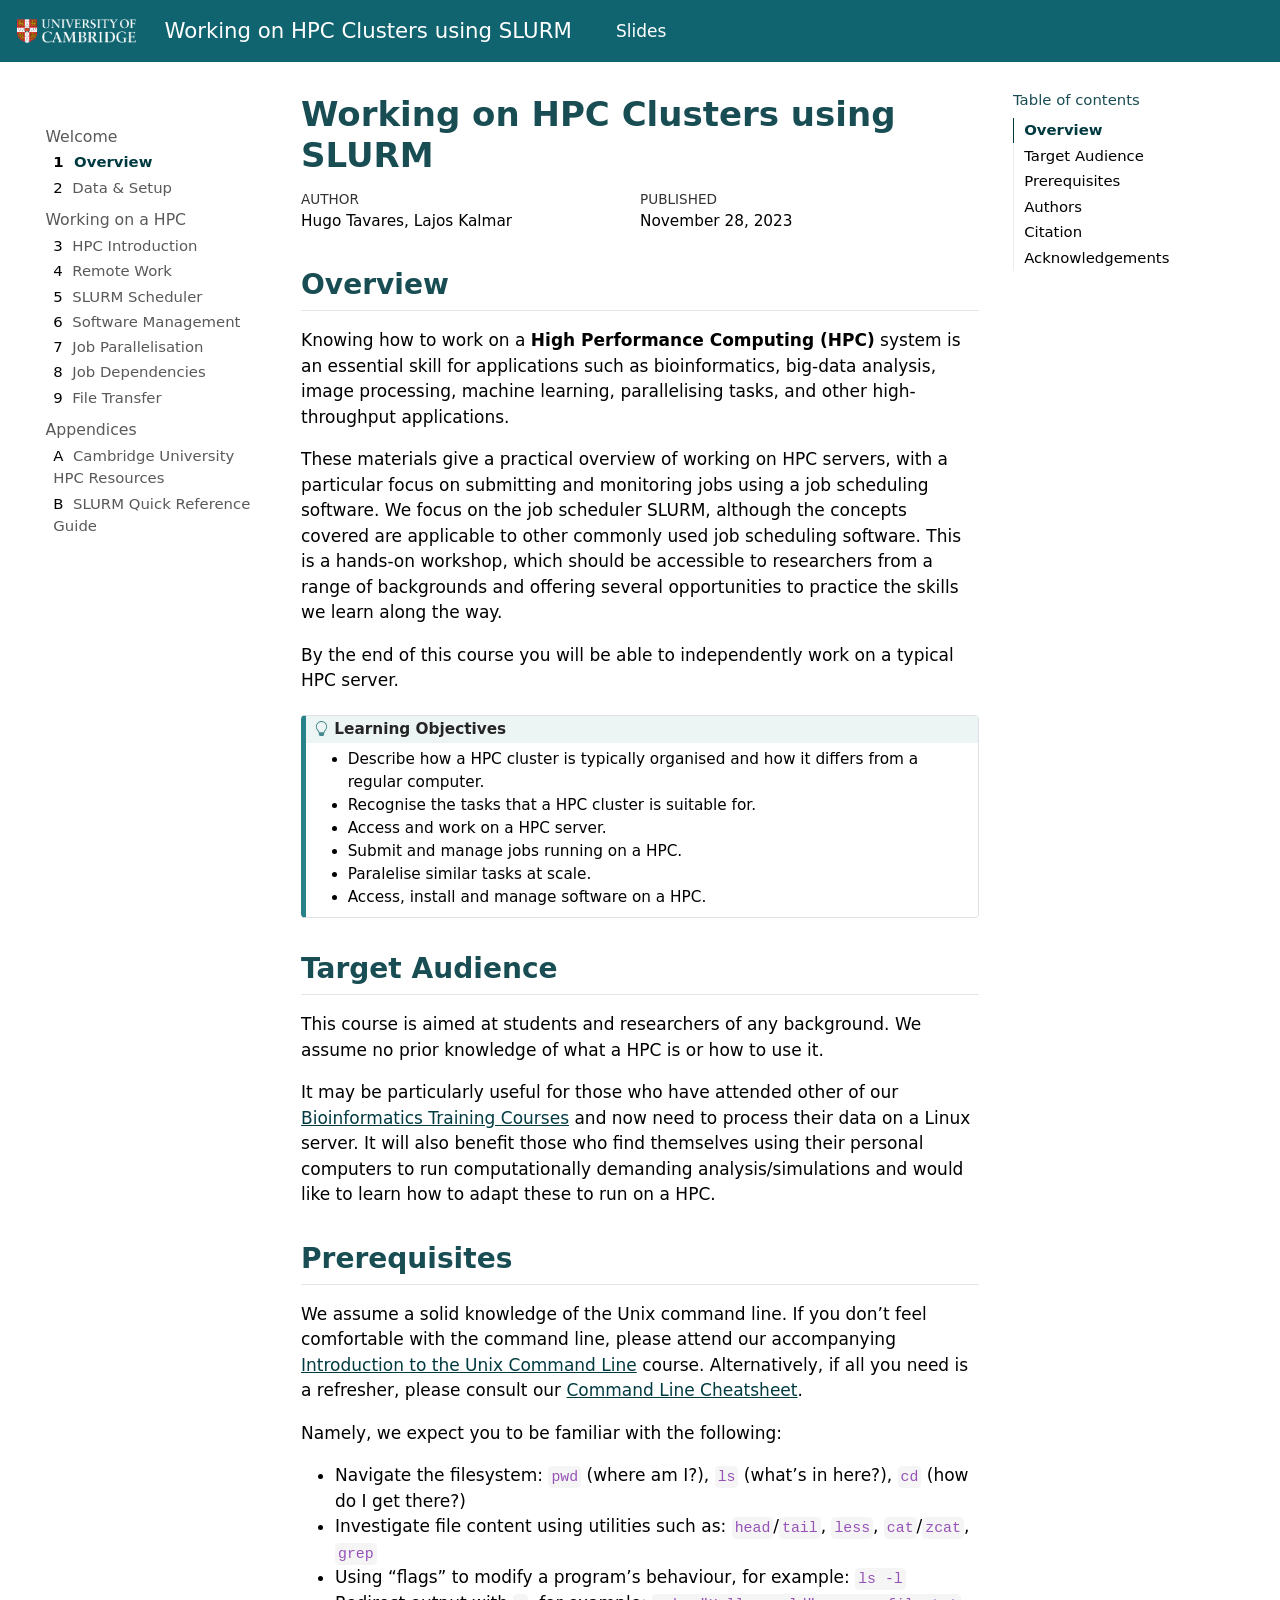
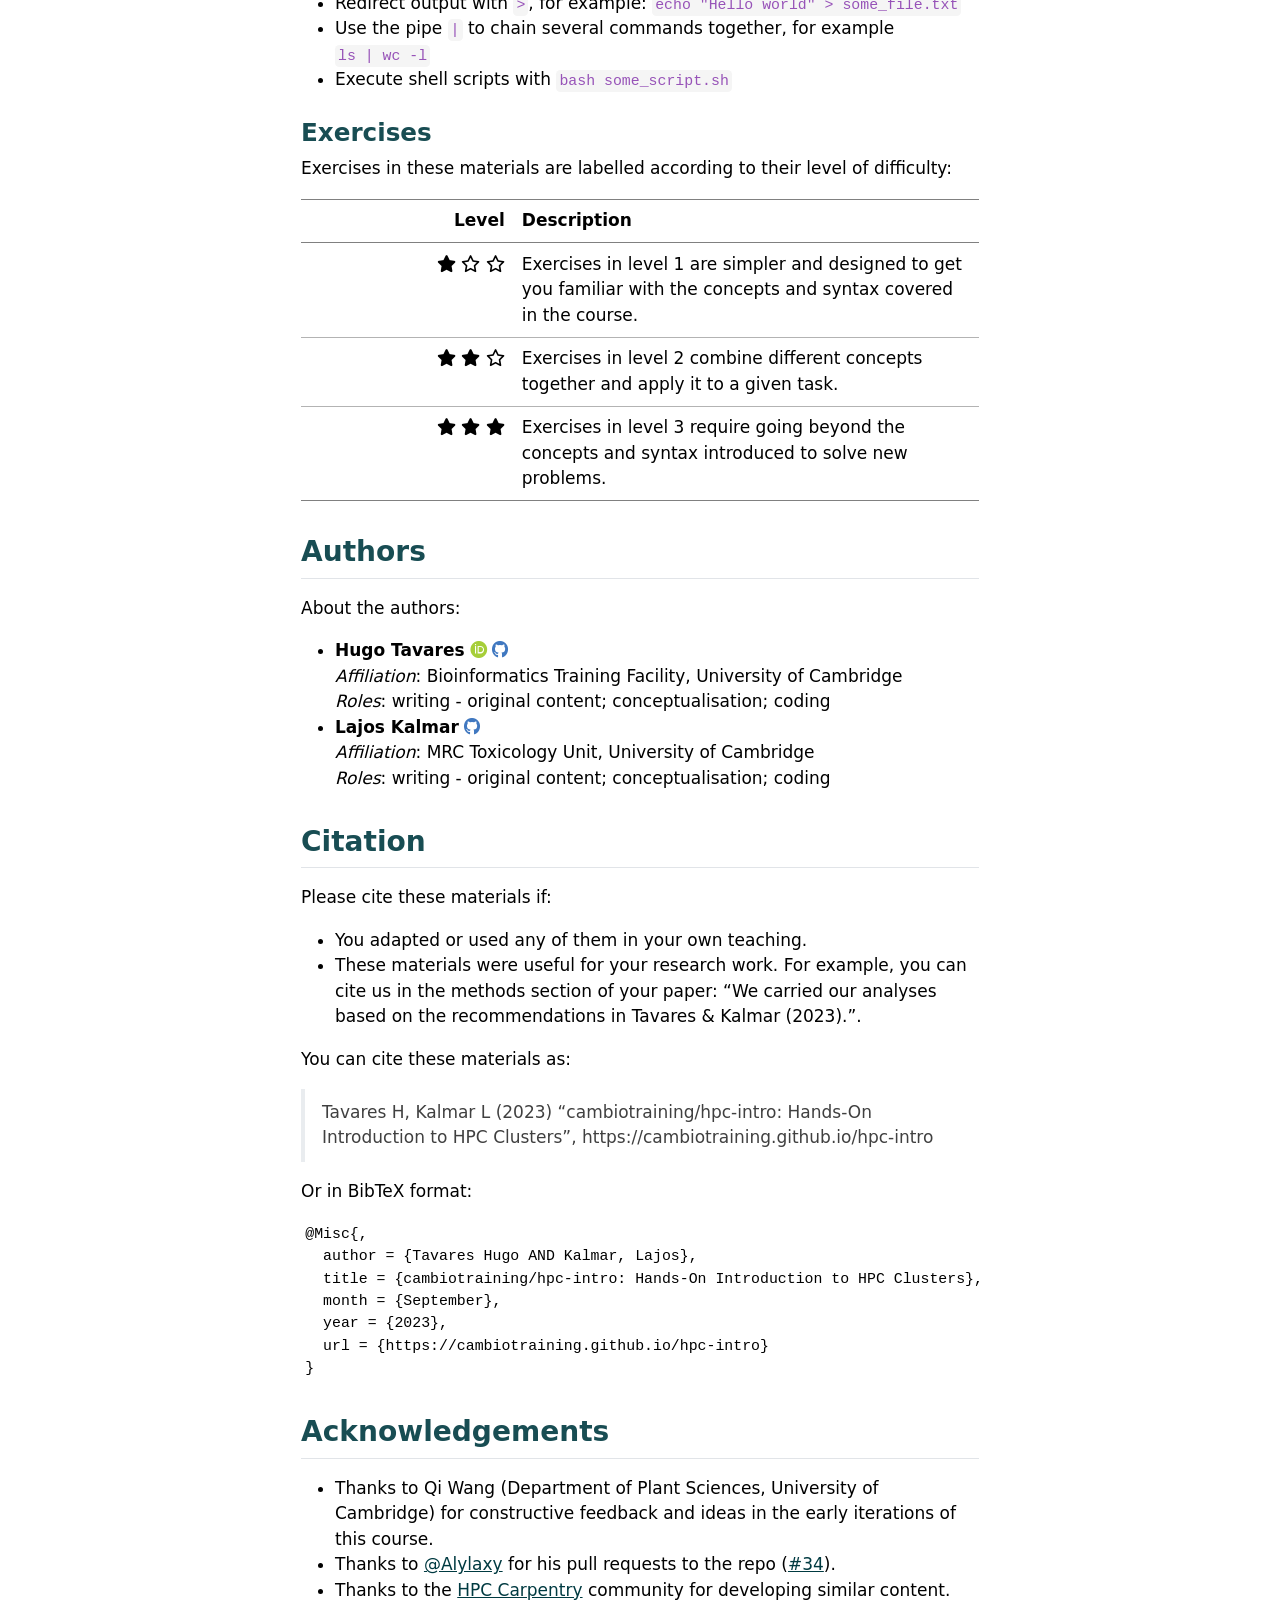
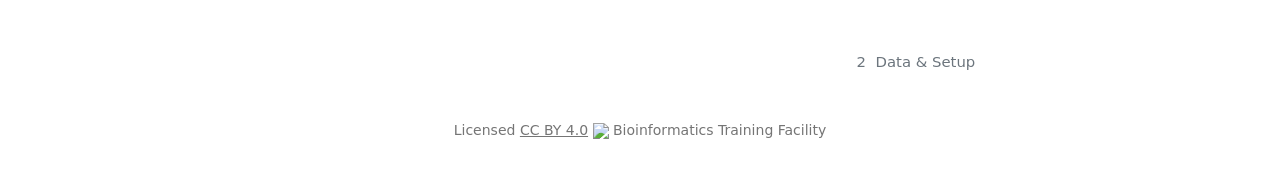
==== index.html @ b8b12a95 "Deploying to gh-pages from @ AlexanderMoerseburg/hpc-intro@da9c39ffd6192d55094e76d7c8096ee72e12a8cc " ====
<!DOCTYPE html>
<html xmlns="http://www.w3.org/1999/xhtml" lang="en" xml:lang="en"><head>

<meta charset="utf-8">
<meta name="generator" content="quarto-1.3.450">

<meta name="viewport" content="width=device-width, initial-scale=1.0, user-scalable=yes">

<meta name="author" content="Hugo Tavares, Lajos Kalmar">
<meta name="dcterms.date" content="2023-11-28">

<title>Working on HPC Clusters using SLURM</title>
<style>
code{white-space: pre-wrap;}
span.smallcaps{font-variant: small-caps;}
div.columns{display: flex; gap: min(4vw, 1.5em);}
div.column{flex: auto; overflow-x: auto;}
div.hanging-indent{margin-left: 1.5em; text-indent: -1.5em;}
ul.task-list{list-style: none;}
ul.task-list li input[type="checkbox"] {
  width: 0.8em;
  margin: 0 0.8em 0.2em -1em; /* quarto-specific, see https://github.com/quarto-dev/quarto-cli/issues/4556 */ 
  vertical-align: middle;
}
</style>


<script src="site_libs/quarto-nav/quarto-nav.js"></script>
<script src="site_libs/clipboard/clipboard.min.js"></script>
<script src="site_libs/quarto-search/autocomplete.umd.js"></script>
<script src="site_libs/quarto-search/fuse.min.js"></script>
<script src="site_libs/quarto-search/quarto-search.js"></script>
<meta name="quarto:offset" content="./">
<link href="./setup.html" rel="next">
<link href="site_libs/quarto-contrib/quarto-project/cambiotraining/courseformat/img/university-of-cambridge-favicon.ico" rel="icon">
<script src="site_libs/quarto-html/quarto.js"></script>
<script src="site_libs/quarto-html/popper.min.js"></script>
<script src="site_libs/quarto-html/tippy.umd.min.js"></script>
<script src="site_libs/quarto-html/anchor.min.js"></script>
<link href="site_libs/quarto-html/tippy.css" rel="stylesheet">
<link href="site_libs/quarto-html/quarto-syntax-highlighting.css" rel="stylesheet" id="quarto-text-highlighting-styles">
<script src="site_libs/bootstrap/bootstrap.min.js"></script>
<link href="site_libs/bootstrap/bootstrap-icons.css" rel="stylesheet">
<link href="site_libs/bootstrap/bootstrap.min.css" rel="stylesheet" id="quarto-bootstrap" data-mode="light">
<link href="site_libs/quarto-contrib/fontawesome6-0.1.0/all.css" rel="stylesheet">
<link href="site_libs/quarto-contrib/fontawesome6-0.1.0/latex-fontsize.css" rel="stylesheet">
<script id="quarto-search-options" type="application/json">{
  "location": "sidebar",
  "copy-button": false,
  "collapse-after": 3,
  "panel-placement": "start",
  "type": "textbox",
  "limit": 20,
  "language": {
    "search-no-results-text": "No results",
    "search-matching-documents-text": "matching documents",
    "search-copy-link-title": "Copy link to search",
    "search-hide-matches-text": "Hide additional matches",
    "search-more-match-text": "more match in this document",
    "search-more-matches-text": "more matches in this document",
    "search-clear-button-title": "Clear",
    "search-detached-cancel-button-title": "Cancel",
    "search-submit-button-title": "Submit",
    "search-label": "Search"
  }
}</script>


</head>

<body class="nav-sidebar floating nav-fixed">

<div id="quarto-search-results"></div>
  <header id="quarto-header" class="headroom fixed-top">
    <nav class="navbar navbar-expand-lg navbar-dark ">
      <div class="navbar-container container-fluid">
      <div class="navbar-brand-container">
    <a href="./index.html" class="navbar-brand navbar-brand-logo">
    <img src="site_libs/quarto-contrib/quarto-project/cambiotraining/courseformat/img/university_crest_reversed.png" alt="" class="navbar-logo">
    </a>
    <a class="navbar-brand" href="./index.html">
    <span class="navbar-title">Working on HPC Clusters using SLURM</span>
    </a>
  </div>
          <button class="navbar-toggler" type="button" data-bs-toggle="collapse" data-bs-target="#navbarCollapse" aria-controls="navbarCollapse" aria-expanded="false" aria-label="Toggle navigation" onclick="if (window.quartoToggleHeadroom) { window.quartoToggleHeadroom(); }">
  <span class="navbar-toggler-icon"></span>
</button>
          <div class="collapse navbar-collapse" id="navbarCollapse">
            <ul class="navbar-nav navbar-nav-scroll me-auto">
  <li class="nav-item">
    <a class="nav-link" href="https://docs.google.com/presentation/d/1KmnSznETddQdRYa6UAXtT-eMOsW7tEwbsOh0fK62c84/edit?usp=sharing" rel="" target="">
 <span class="menu-text">Slides</span></a>
  </li>  
</ul>
            <ul class="navbar-nav navbar-nav-scroll ms-auto">
  <li class="nav-item compact">
    <a class="nav-link" href="https://github.com/cambiotraining/" rel="" target=""><i class="bi bi-github" role="img" aria-label="Bioinformatics Training Facility GitHub">
</i> 
 <span class="menu-text"></span></a>
  </li>  
  <li class="nav-item compact">
    <a class="nav-link" href="https://twitter.com/bioinfocambs" rel="" target=""><i class="bi bi-twitter" role="img" aria-label="Bioinformatics Training Facility Twitter">
</i> 
 <span class="menu-text"></span></a>
  </li>  
</ul>
            <div class="quarto-navbar-tools">
</div>
          </div> <!-- /navcollapse -->
      </div> <!-- /container-fluid -->
    </nav>
  <nav class="quarto-secondary-nav">
    <div class="container-fluid d-flex">
      <button type="button" class="quarto-btn-toggle btn" data-bs-toggle="collapse" data-bs-target="#quarto-sidebar,#quarto-sidebar-glass" aria-controls="quarto-sidebar" aria-expanded="false" aria-label="Toggle sidebar navigation" onclick="if (window.quartoToggleHeadroom) { window.quartoToggleHeadroom(); }">
        <i class="bi bi-layout-text-sidebar-reverse"></i>
      </button>
      <nav class="quarto-page-breadcrumbs" aria-label="breadcrumb"><ol class="breadcrumb"><li class="breadcrumb-item"><a href="./index.html">Welcome</a></li><li class="breadcrumb-item"><a href="./index.html"><span class="chapter-number">1</span>&nbsp; <span class="chapter-title">Overview</span></a></li></ol></nav>
      <a class="flex-grow-1" role="button" data-bs-toggle="collapse" data-bs-target="#quarto-sidebar,#quarto-sidebar-glass" aria-controls="quarto-sidebar" aria-expanded="false" aria-label="Toggle sidebar navigation" onclick="if (window.quartoToggleHeadroom) { window.quartoToggleHeadroom(); }">      
      </a>
      <button type="button" class="btn quarto-search-button" aria-label="" onclick="window.quartoOpenSearch();">
        <i class="bi bi-search"></i>
      </button>
    </div>
  </nav>
</header>
<!-- content -->
<div id="quarto-content" class="quarto-container page-columns page-rows-contents page-layout-article page-navbar">
<!-- sidebar -->
  <nav id="quarto-sidebar" class="sidebar collapse collapse-horizontal sidebar-navigation floating overflow-auto">
        <div class="mt-2 flex-shrink-0 align-items-center">
        <div class="sidebar-search">
        <div id="quarto-search" class="" title="Search"></div>
        </div>
        </div>
    <div class="sidebar-menu-container"> 
    <ul class="list-unstyled mt-1">
        <li class="sidebar-item sidebar-item-section">
      <div class="sidebar-item-container"> 
            <a class="sidebar-item-text sidebar-link text-start" data-bs-toggle="collapse" data-bs-target="#quarto-sidebar-section-1" aria-expanded="true">
 <span class="menu-text">Welcome</span></a>
          <a class="sidebar-item-toggle text-start" data-bs-toggle="collapse" data-bs-target="#quarto-sidebar-section-1" aria-expanded="true" aria-label="Toggle section">
            <i class="bi bi-chevron-right ms-2"></i>
          </a> 
      </div>
      <ul id="quarto-sidebar-section-1" class="collapse list-unstyled sidebar-section depth1 show">  
          <li class="sidebar-item">
  <div class="sidebar-item-container"> 
  <a href="./index.html" class="sidebar-item-text sidebar-link active">
 <span class="menu-text"><span class="chapter-number">1</span>&nbsp; <span class="chapter-title">Overview</span></span></a>
  </div>
</li>
          <li class="sidebar-item">
  <div class="sidebar-item-container"> 
  <a href="./setup.html" class="sidebar-item-text sidebar-link">
 <span class="menu-text"><span class="chapter-number">2</span>&nbsp; <span class="chapter-title">Data &amp; Setup</span></span></a>
  </div>
</li>
      </ul>
  </li>
        <li class="sidebar-item sidebar-item-section">
      <div class="sidebar-item-container"> 
            <a class="sidebar-item-text sidebar-link text-start" data-bs-toggle="collapse" data-bs-target="#quarto-sidebar-section-2" aria-expanded="true">
 <span class="menu-text">Working on a HPC</span></a>
          <a class="sidebar-item-toggle text-start" data-bs-toggle="collapse" data-bs-target="#quarto-sidebar-section-2" aria-expanded="true" aria-label="Toggle section">
            <i class="bi bi-chevron-right ms-2"></i>
          </a> 
      </div>
      <ul id="quarto-sidebar-section-2" class="collapse list-unstyled sidebar-section depth1 show">  
          <li class="sidebar-item">
  <div class="sidebar-item-container"> 
  <a href="./materials/01-intro.html" class="sidebar-item-text sidebar-link">
 <span class="menu-text"><span class="chapter-number">3</span>&nbsp; <span class="chapter-title">HPC Introduction</span></span></a>
  </div>
</li>
          <li class="sidebar-item">
  <div class="sidebar-item-container"> 
  <a href="./materials/02-ssh.html" class="sidebar-item-text sidebar-link">
 <span class="menu-text"><span class="chapter-number">4</span>&nbsp; <span class="chapter-title">Remote Work</span></span></a>
  </div>
</li>
          <li class="sidebar-item">
  <div class="sidebar-item-container"> 
  <a href="./materials/03-slurm.html" class="sidebar-item-text sidebar-link">
 <span class="menu-text"><span class="chapter-number">5</span>&nbsp; <span class="chapter-title">SLURM Scheduler</span></span></a>
  </div>
</li>
          <li class="sidebar-item">
  <div class="sidebar-item-container"> 
  <a href="./materials/04-software.html" class="sidebar-item-text sidebar-link">
 <span class="menu-text"><span class="chapter-number">6</span>&nbsp; <span class="chapter-title">Software Management</span></span></a>
  </div>
</li>
          <li class="sidebar-item">
  <div class="sidebar-item-container"> 
  <a href="./materials/05-arrays.html" class="sidebar-item-text sidebar-link">
 <span class="menu-text"><span class="chapter-number">7</span>&nbsp; <span class="chapter-title">Job Parallelisation</span></span></a>
  </div>
</li>
          <li class="sidebar-item">
  <div class="sidebar-item-container"> 
  <a href="./materials/06-dependencies.html" class="sidebar-item-text sidebar-link">
 <span class="menu-text"><span class="chapter-number">8</span>&nbsp; <span class="chapter-title">Job Dependencies</span></span></a>
  </div>
</li>
          <li class="sidebar-item">
  <div class="sidebar-item-container"> 
  <a href="./materials/07-files.html" class="sidebar-item-text sidebar-link">
 <span class="menu-text"><span class="chapter-number">9</span>&nbsp; <span class="chapter-title">File Transfer</span></span></a>
  </div>
</li>
      </ul>
  </li>
        <li class="sidebar-item sidebar-item-section">
      <div class="sidebar-item-container"> 
            <a class="sidebar-item-text sidebar-link text-start" data-bs-toggle="collapse" data-bs-target="#quarto-sidebar-section-3" aria-expanded="true">
 <span class="menu-text">Appendices</span></a>
          <a class="sidebar-item-toggle text-start" data-bs-toggle="collapse" data-bs-target="#quarto-sidebar-section-3" aria-expanded="true" aria-label="Toggle section">
            <i class="bi bi-chevron-right ms-2"></i>
          </a> 
      </div>
      <ul id="quarto-sidebar-section-3" class="collapse list-unstyled sidebar-section depth1 show">  
          <li class="sidebar-item">
  <div class="sidebar-item-container"> 
  <a href="./materials/appendices/csd3.html" class="sidebar-item-text sidebar-link">
 <span class="menu-text"><span class="chapter-number">A</span>&nbsp; <span class="chapter-title">Cambridge University HPC Resources</span></span></a>
  </div>
</li>
          <li class="sidebar-item">
  <div class="sidebar-item-container"> 
  <a href="./materials/appendices/slurm_cheatsheet.html" class="sidebar-item-text sidebar-link">
 <span class="menu-text"><span class="chapter-number">B</span>&nbsp; <span class="chapter-title">SLURM Quick Reference Guide</span></span></a>
  </div>
</li>
      </ul>
  </li>
    </ul>
    </div>
</nav>
<div id="quarto-sidebar-glass" data-bs-toggle="collapse" data-bs-target="#quarto-sidebar,#quarto-sidebar-glass"></div>
<!-- margin-sidebar -->
    <div id="quarto-margin-sidebar" class="sidebar margin-sidebar">
        <nav id="TOC" role="doc-toc" class="toc-active">
    <h2 id="toc-title">Table of contents</h2>
   
  <ul>
  <li><a href="#overview" id="toc-overview" class="nav-link active" data-scroll-target="#overview">Overview</a></li>
  <li><a href="#target-audience" id="toc-target-audience" class="nav-link" data-scroll-target="#target-audience">Target Audience</a></li>
  <li><a href="#prerequisites" id="toc-prerequisites" class="nav-link" data-scroll-target="#prerequisites">Prerequisites</a>
  <ul class="collapse">
  <li><a href="#exercises" id="toc-exercises" class="nav-link" data-scroll-target="#exercises">Exercises</a></li>
  </ul></li>
  <li><a href="#authors" id="toc-authors" class="nav-link" data-scroll-target="#authors">Authors</a></li>
  <li><a href="#citation" id="toc-citation" class="nav-link" data-scroll-target="#citation">Citation</a></li>
  <li><a href="#acknowledgements" id="toc-acknowledgements" class="nav-link" data-scroll-target="#acknowledgements">Acknowledgements</a></li>
  </ul>
</nav>
    </div>
<!-- main -->
<main class="content" id="quarto-document-content">

<header id="title-block-header" class="quarto-title-block default">
<div class="quarto-title">
<h1 class="title">Working on HPC Clusters using SLURM</h1>
</div>



<div class="quarto-title-meta">

    <div>
    <div class="quarto-title-meta-heading">Author</div>
    <div class="quarto-title-meta-contents">
             <p>Hugo Tavares, Lajos Kalmar </p>
          </div>
  </div>
    
    <div>
    <div class="quarto-title-meta-heading">Published</div>
    <div class="quarto-title-meta-contents">
      <p class="date">November 28, 2023</p>
    </div>
  </div>
  
    
  </div>
  

</header>

<section id="overview" class="level2">
<h2 class="anchored" data-anchor-id="overview">Overview</h2>
<p>Knowing how to work on a <strong>High Performance Computing (HPC)</strong> system is an essential skill for applications such as bioinformatics, big-data analysis, image processing, machine learning, parallelising tasks, and other high-throughput applications.</p>
<p>These materials give a practical overview of working on HPC servers, with a particular focus on submitting and monitoring jobs using a job scheduling software. We focus on the job scheduler SLURM, although the concepts covered are applicable to other commonly used job scheduling software. This is a hands-on workshop, which should be accessible to researchers from a range of backgrounds and offering several opportunities to practice the skills we learn along the way.</p>
<p>By the end of this course you will be able to independently work on a typical HPC server.</p>
<div class="callout callout-style-default callout-tip callout-titled">
<div class="callout-header d-flex align-content-center">
<div class="callout-icon-container">
<i class="callout-icon"></i>
</div>
<div class="callout-title-container flex-fill">
Learning Objectives
</div>
</div>
<div class="callout-body-container callout-body">
<ul>
<li>Describe how a HPC cluster is typically organised and how it differs from a regular computer.</li>
<li>Recognise the tasks that a HPC cluster is suitable for.</li>
<li>Access and work on a HPC server.</li>
<li>Submit and manage jobs running on a HPC.</li>
<li>Paralelise similar tasks at scale.</li>
<li>Access, install and manage software on a HPC.</li>
</ul>
</div>
</div>
</section>
<section id="target-audience" class="level2">
<h2 class="anchored" data-anchor-id="target-audience">Target Audience</h2>
<p>This course is aimed at students and researchers of any background. We assume no prior knowledge of what a HPC is or how to use it.</p>
<p>It may be particularly useful for those who have attended other of our <a href="https://www.training.cam.ac.uk/bioinformatics/search">Bioinformatics Training Courses</a> and now need to process their data on a Linux server. It will also benefit those who find themselves using their personal computers to run computationally demanding analysis/simulations and would like to learn how to adapt these to run on a HPC.</p>
</section>
<section id="prerequisites" class="level2">
<h2 class="anchored" data-anchor-id="prerequisites">Prerequisites</h2>
<p>We assume a solid knowledge of the Unix command line. If you don’t feel comfortable with the command line, please attend our accompanying <a href="https://training.csx.cam.ac.uk/bioinformatics/course/bioinfo-unix2">Introduction to the Unix Command Line</a> course. Alternatively, if all you need is a refresher, please consult our <a href="99-unix_cheatsheet.html">Command Line Cheatsheet</a>.</p>
<p>Namely, we expect you to be familiar with the following:</p>
<ul>
<li>Navigate the filesystem: <code>pwd</code> (where am I?), <code>ls</code> (what’s in here?), <code>cd</code> (how do I get there?)</li>
<li>Investigate file content using utilities such as: <code>head</code>/<code>tail</code>, <code>less</code>, <code>cat</code>/<code>zcat</code>, <code>grep</code></li>
<li>Using “flags” to modify a program’s behaviour, for example: <code>ls -l</code></li>
<li>Redirect output with <code>&gt;</code>, for example: <code>echo "Hello world" &gt; some_file.txt</code></li>
<li>Use the pipe <code>|</code> to chain several commands together, for example <code>ls | wc -l</code></li>
<li>Execute shell scripts with <code>bash some_script.sh</code></li>
</ul>
<!-- Training Developer note: comment the following section out if you did not assign levels to your exercises -->
<section id="exercises" class="level3">
<h3 class="anchored" data-anchor-id="exercises">Exercises</h3>
<p>Exercises in these materials are labelled according to their level of difficulty:</p>
<table class="table">
<colgroup>
<col style="width: 31%">
<col style="width: 68%">
</colgroup>
<thead>
<tr class="header">
<th style="text-align: right;">Level</th>
<th style="text-align: left;">Description</th>
</tr>
</thead>
<tbody>
<tr class="odd">
<td style="text-align: right;"><i class="fa-solid fa-star" aria-hidden="true"></i> <i class="fa-regular fa-star" aria-hidden="true"></i> <i class="fa-regular fa-star" aria-hidden="true"></i></td>
<td style="text-align: left;">Exercises in level 1 are simpler and designed to get you familiar with the concepts and syntax covered in the course.</td>
</tr>
<tr class="even">
<td style="text-align: right;"><i class="fa-solid fa-star" aria-hidden="true"></i> <i class="fa-solid fa-star" aria-hidden="true"></i> <i class="fa-regular fa-star" aria-hidden="true"></i></td>
<td style="text-align: left;">Exercises in level 2 combine different concepts together and apply it to a given task.</td>
</tr>
<tr class="odd">
<td style="text-align: right;"><i class="fa-solid fa-star" aria-hidden="true"></i> <i class="fa-solid fa-star" aria-hidden="true"></i> <i class="fa-solid fa-star" aria-hidden="true"></i></td>
<td style="text-align: left;">Exercises in level 3 require going beyond the concepts and syntax introduced to solve new problems.</td>
</tr>
</tbody>
</table>
</section>
</section>
<section id="authors" class="level2">
<h2 class="anchored" data-anchor-id="authors">Authors</h2>
<!-- 
The listing below shows an example of how you can give more details about yourself.
These examples include icons with links to GitHub and Orcid. 
-->
<p>About the authors:</p>
<ul>
<li><strong>Hugo Tavares</strong> <a href="https://orcid.org/0000-0001-9373-2726" target="_blank"><i class="fa-brands fa-orcid" style="color:#a6ce39"></i></a> <a href="https://github.com/tavareshugo" target="_blank"><i class="fa-brands fa-github" style="color:#4078c0"></i></a><br>
<em>Affiliation</em>: Bioinformatics Training Facility, University of Cambridge<br>
<em>Roles</em>: writing - original content; conceptualisation; coding</li>
<li><strong>Lajos Kalmar</strong> <a href="https://github.com/" target="_blank"><i class="fa-brands fa-github" style="color:#4078c0"></i></a><br>
<em>Affiliation</em>: MRC Toxicology Unit, University of Cambridge<br>
<em>Roles</em>: writing - original content; conceptualisation; coding</li>
</ul>
</section>
<section id="citation" class="level2">
<h2 class="anchored" data-anchor-id="citation">Citation</h2>
<p>Please cite these materials if:</p>
<ul>
<li>You adapted or used any of them in your own teaching.</li>
<li>These materials were useful for your research work. For example, you can cite us in the methods section of your paper: “We carried our analyses based on the recommendations in Tavares &amp; Kalmar (2023).”.</li>
</ul>
<p>You can cite these materials as:</p>
<blockquote class="blockquote">
<p>Tavares H, Kalmar L (2023) “cambiotraining/hpc-intro: Hands-On Introduction to HPC Clusters”, https://cambiotraining.github.io/hpc-intro</p>
</blockquote>
<p>Or in BibTeX format:</p>
<pre><code>@Misc{,
  author = {Tavares Hugo AND Kalmar, Lajos},
  title = {cambiotraining/hpc-intro: Hands-On Introduction to HPC Clusters},
  month = {September},
  year = {2023},
  url = {https://cambiotraining.github.io/hpc-intro}
}</code></pre>
</section>
<section id="acknowledgements" class="level2">
<h2 class="anchored" data-anchor-id="acknowledgements">Acknowledgements</h2>
<!-- if there are no acknowledgements we can delete this section -->
<ul>
<li>Thanks to Qi Wang (Department of Plant Sciences, University of Cambridge) for constructive feedback and ideas in the early iterations of this course.</li>
<li>Thanks to <a href="https://github.com/Alylaxy"><span class="citation" data-cites="Alylaxy">@Alylaxy</span></a> for his pull requests to the repo (<a href="https://github.com/cambiotraining/hpc-intro/pull/34">#34</a>).</li>
<li>Thanks to the <a href="https://www.hpc-carpentry.org/index.html">HPC Carpentry</a> community for developing similar content.</li>
</ul>


</section>

</main> <!-- /main -->
<script id="quarto-html-after-body" type="application/javascript">
window.document.addEventListener("DOMContentLoaded", function (event) {
  const toggleBodyColorMode = (bsSheetEl) => {
    const mode = bsSheetEl.getAttribute("data-mode");
    const bodyEl = window.document.querySelector("body");
    if (mode === "dark") {
      bodyEl.classList.add("quarto-dark");
      bodyEl.classList.remove("quarto-light");
    } else {
      bodyEl.classList.add("quarto-light");
      bodyEl.classList.remove("quarto-dark");
    }
  }
  const toggleBodyColorPrimary = () => {
    const bsSheetEl = window.document.querySelector("link#quarto-bootstrap");
    if (bsSheetEl) {
      toggleBodyColorMode(bsSheetEl);
    }
  }
  toggleBodyColorPrimary();  
  const icon = "";
  const anchorJS = new window.AnchorJS();
  anchorJS.options = {
    placement: 'right',
    icon: icon
  };
  anchorJS.add('.anchored');
  const isCodeAnnotation = (el) => {
    for (const clz of el.classList) {
      if (clz.startsWith('code-annotation-')) {                     
        return true;
      }
    }
    return false;
  }
  const clipboard = new window.ClipboardJS('.code-copy-button', {
    text: function(trigger) {
      const codeEl = trigger.previousElementSibling.cloneNode(true);
      for (const childEl of codeEl.children) {
        if (isCodeAnnotation(childEl)) {
          childEl.remove();
        }
      }
      return codeEl.innerText;
    }
  });
  clipboard.on('success', function(e) {
    // button target
    const button = e.trigger;
    // don't keep focus
    button.blur();
    // flash "checked"
    button.classList.add('code-copy-button-checked');
    var currentTitle = button.getAttribute("title");
    button.setAttribute("title", "Copied!");
    let tooltip;
    if (window.bootstrap) {
      button.setAttribute("data-bs-toggle", "tooltip");
      button.setAttribute("data-bs-placement", "left");
      button.setAttribute("data-bs-title", "Copied!");
      tooltip = new bootstrap.Tooltip(button, 
        { trigger: "manual", 
          customClass: "code-copy-button-tooltip",
          offset: [0, -8]});
      tooltip.show();    
    }
    setTimeout(function() {
      if (tooltip) {
        tooltip.hide();
        button.removeAttribute("data-bs-title");
        button.removeAttribute("data-bs-toggle");
        button.removeAttribute("data-bs-placement");
      }
      button.setAttribute("title", currentTitle);
      button.classList.remove('code-copy-button-checked');
    }, 1000);
    // clear code selection
    e.clearSelection();
  });
  function tippyHover(el, contentFn) {
    const config = {
      allowHTML: true,
      content: contentFn,
      maxWidth: 500,
      delay: 100,
      arrow: false,
      appendTo: function(el) {
          return el.parentElement;
      },
      interactive: true,
      interactiveBorder: 10,
      theme: 'quarto',
      placement: 'bottom-start'
    };
    window.tippy(el, config); 
  }
  const noterefs = window.document.querySelectorAll('a[role="doc-noteref"]');
  for (var i=0; i<noterefs.length; i++) {
    const ref = noterefs[i];
    tippyHover(ref, function() {
      // use id or data attribute instead here
      let href = ref.getAttribute('data-footnote-href') || ref.getAttribute('href');
      try { href = new URL(href).hash; } catch {}
      const id = href.replace(/^#\/?/, "");
      const note = window.document.getElementById(id);
      return note.innerHTML;
    });
  }
      let selectedAnnoteEl;
      const selectorForAnnotation = ( cell, annotation) => {
        let cellAttr = 'data-code-cell="' + cell + '"';
        let lineAttr = 'data-code-annotation="' +  annotation + '"';
        const selector = 'span[' + cellAttr + '][' + lineAttr + ']';
        return selector;
      }
      const selectCodeLines = (annoteEl) => {
        const doc = window.document;
        const targetCell = annoteEl.getAttribute("data-target-cell");
        const targetAnnotation = annoteEl.getAttribute("data-target-annotation");
        const annoteSpan = window.document.querySelector(selectorForAnnotation(targetCell, targetAnnotation));
        const lines = annoteSpan.getAttribute("data-code-lines").split(",");
        const lineIds = lines.map((line) => {
          return targetCell + "-" + line;
        })
        let top = null;
        let height = null;
        let parent = null;
        if (lineIds.length > 0) {
            //compute the position of the single el (top and bottom and make a div)
            const el = window.document.getElementById(lineIds[0]);
            top = el.offsetTop;
            height = el.offsetHeight;
            parent = el.parentElement.parentElement;
          if (lineIds.length > 1) {
            const lastEl = window.document.getElementById(lineIds[lineIds.length - 1]);
            const bottom = lastEl.offsetTop + lastEl.offsetHeight;
            height = bottom - top;
          }
          if (top !== null && height !== null && parent !== null) {
            // cook up a div (if necessary) and position it 
            let div = window.document.getElementById("code-annotation-line-highlight");
            if (div === null) {
              div = window.document.createElement("div");
              div.setAttribute("id", "code-annotation-line-highlight");
              div.style.position = 'absolute';
              parent.appendChild(div);
            }
            div.style.top = top - 2 + "px";
            div.style.height = height + 4 + "px";
            let gutterDiv = window.document.getElementById("code-annotation-line-highlight-gutter");
            if (gutterDiv === null) {
              gutterDiv = window.document.createElement("div");
              gutterDiv.setAttribute("id", "code-annotation-line-highlight-gutter");
              gutterDiv.style.position = 'absolute';
              const codeCell = window.document.getElementById(targetCell);
              const gutter = codeCell.querySelector('.code-annotation-gutter');
              gutter.appendChild(gutterDiv);
            }
            gutterDiv.style.top = top - 2 + "px";
            gutterDiv.style.height = height + 4 + "px";
          }
          selectedAnnoteEl = annoteEl;
        }
      };
      const unselectCodeLines = () => {
        const elementsIds = ["code-annotation-line-highlight", "code-annotation-line-highlight-gutter"];
        elementsIds.forEach((elId) => {
          const div = window.document.getElementById(elId);
          if (div) {
            div.remove();
          }
        });
        selectedAnnoteEl = undefined;
      };
      // Attach click handler to the DT
      const annoteDls = window.document.querySelectorAll('dt[data-target-cell]');
      for (const annoteDlNode of annoteDls) {
        annoteDlNode.addEventListener('click', (event) => {
          const clickedEl = event.target;
          if (clickedEl !== selectedAnnoteEl) {
            unselectCodeLines();
            const activeEl = window.document.querySelector('dt[data-target-cell].code-annotation-active');
            if (activeEl) {
              activeEl.classList.remove('code-annotation-active');
            }
            selectCodeLines(clickedEl);
            clickedEl.classList.add('code-annotation-active');
          } else {
            // Unselect the line
            unselectCodeLines();
            clickedEl.classList.remove('code-annotation-active');
          }
        });
      }
  const findCites = (el) => {
    const parentEl = el.parentElement;
    if (parentEl) {
      const cites = parentEl.dataset.cites;
      if (cites) {
        return {
          el,
          cites: cites.split(' ')
        };
      } else {
        return findCites(el.parentElement)
      }
    } else {
      return undefined;
    }
  };
  var bibliorefs = window.document.querySelectorAll('a[role="doc-biblioref"]');
  for (var i=0; i<bibliorefs.length; i++) {
    const ref = bibliorefs[i];
    const citeInfo = findCites(ref);
    if (citeInfo) {
      tippyHover(citeInfo.el, function() {
        var popup = window.document.createElement('div');
        citeInfo.cites.forEach(function(cite) {
          var citeDiv = window.document.createElement('div');
          citeDiv.classList.add('hanging-indent');
          citeDiv.classList.add('csl-entry');
          var biblioDiv = window.document.getElementById('ref-' + cite);
          if (biblioDiv) {
            citeDiv.innerHTML = biblioDiv.innerHTML;
          }
          popup.appendChild(citeDiv);
        });
        return popup.innerHTML;
      });
    }
  }
});
</script>
<nav class="page-navigation">
  <div class="nav-page nav-page-previous">
  </div>
  <div class="nav-page nav-page-next">
      <a href="./setup.html" class="pagination-link">
        <span class="nav-page-text"><span class="chapter-number">2</span>&nbsp; <span class="chapter-title">Data &amp; Setup</span></span> <i class="bi bi-arrow-right-short"></i>
      </a>
  </div>
</nav>
</div> <!-- /content -->
<footer class="footer">
  <div class="nav-footer">
    <div class="nav-footer-left">
      &nbsp;
    </div>   
    <div class="nav-footer-center">Licensed <a href="https://creativecommons.org/licenses/by/4.0/">CC BY 4.0</a> <img src="https://creativecommons.org/images/deed/cc_icon_black_x2.png" class="img-fluid" width="25"> Bioinformatics Training Facility</div>
    <div class="nav-footer-right">
      &nbsp;
    </div>
  </div>
</footer>



</body></html>
---- site_libs/quarto-html/tippy.css ----
.tippy-box[data-animation=fade][data-state=hidden]{opacity:0}[data-tippy-root]{max-width:calc(100vw - 10px)}.tippy-box{position:relative;background-color:#333;color:#fff;border-radius:4px;font-size:14px;line-height:1.4;white-space:normal;outline:0;transition-property:transform,visibility,opacity}.tippy-box[data-placement^=top]>.tippy-arrow{bottom:0}.tippy-box[data-placement^=top]>.tippy-arrow:before{bottom:-7px;left:0;border-width:8px 8px 0;border-top-color:initial;transform-origin:center top}.tippy-box[data-placement^=bottom]>.tippy-arrow{top:0}.tippy-box[data-placement^=bottom]>.tippy-arrow:before{top:-7px;left:0;border-width:0 8px 8px;border-bottom-color:initial;transform-origin:center bottom}.tippy-box[data-placement^=left]>.tippy-arrow{right:0}.tippy-box[data-placement^=left]>.tippy-arrow:before{border-width:8px 0 8px 8px;border-left-color:initial;right:-7px;transform-origin:center left}.tippy-box[data-placement^=right]>.tippy-arrow{left:0}.tippy-box[data-placement^=right]>.tippy-arrow:before{left:-7px;border-width:8px 8px 8px 0;border-right-color:initial;transform-origin:center right}.tippy-box[data-inertia][data-state=visible]{transition-timing-function:cubic-bezier(.54,1.5,.38,1.11)}.tippy-arrow{width:16px;height:16px;color:#333}.tippy-arrow:before{content:"";position:absolute;border-color:transparent;border-style:solid}.tippy-content{position:relative;padding:5px 9px;z-index:1}
---- site_libs/quarto-html/quarto-syntax-highlighting.css ----
/* quarto syntax highlight colors */
:root {
  --quarto-hl-ot-color: #003B4F;
  --quarto-hl-at-color: #657422;
  --quarto-hl-ss-color: #20794D;
  --quarto-hl-an-color: #5E5E5E;
  --quarto-hl-fu-color: #4758AB;
  --quarto-hl-st-color: #20794D;
  --quarto-hl-cf-color: #003B4F;
  --quarto-hl-op-color: #5E5E5E;
  --quarto-hl-er-color: #AD0000;
  --quarto-hl-bn-color: #AD0000;
  --quarto-hl-al-color: #AD0000;
  --quarto-hl-va-color: #111111;
  --quarto-hl-bu-color: inherit;
  --quarto-hl-ex-color: inherit;
  --quarto-hl-pp-color: #AD0000;
  --quarto-hl-in-color: #5E5E5E;
  --quarto-hl-vs-color: #20794D;
  --quarto-hl-wa-color: #5E5E5E;
  --quarto-hl-do-color: #5E5E5E;
  --quarto-hl-im-color: #00769E;
  --quarto-hl-ch-color: #20794D;
  --quarto-hl-dt-color: #AD0000;
  --quarto-hl-fl-color: #AD0000;
  --quarto-hl-co-color: #5E5E5E;
  --quarto-hl-cv-color: #5E5E5E;
  --quarto-hl-cn-color: #8f5902;
  --quarto-hl-sc-color: #5E5E5E;
  --quarto-hl-dv-color: #AD0000;
  --quarto-hl-kw-color: #003B4F;
}

/* other quarto variables */
:root {
  --quarto-font-monospace: SFMono-Regular, Menlo, Monaco, Consolas, "Liberation Mono", "Courier New", monospace;
}

pre > code.sourceCode > span {
  color: #003B4F;
}

code span {
  color: #003B4F;
}

code.sourceCode > span {
  color: #003B4F;
}

div.sourceCode,
div.sourceCode pre.sourceCode {
  color: #003B4F;
}

code span.ot {
  color: #003B4F;
  font-style: inherit;
}

code span.at {
  color: #657422;
  font-style: inherit;
}

code span.ss {
  color: #20794D;
  font-style: inherit;
}

code span.an {
  color: #5E5E5E;
  font-style: inherit;
}

code span.fu {
  color: #4758AB;
  font-style: inherit;
}

code span.st {
  color: #20794D;
  font-style: inherit;
}

code span.cf {
  color: #003B4F;
  font-style: inherit;
}

code span.op {
  color: #5E5E5E;
  font-style: inherit;
}

code span.er {
  color: #AD0000;
  font-style: inherit;
}

code span.bn {
  color: #AD0000;
  font-style: inherit;
}

code span.al {
  color: #AD0000;
  font-style: inherit;
}

code span.va {
  color: #111111;
  font-style: inherit;
}

code span.bu {
  font-style: inherit;
}

code span.ex {
  font-style: inherit;
}

code span.pp {
  color: #AD0000;
  font-style: inherit;
}

code span.in {
  color: #5E5E5E;
  font-style: inherit;
}

code span.vs {
  color: #20794D;
  font-style: inherit;
}

code span.wa {
  color: #5E5E5E;
  font-style: italic;
}

code span.do {
  color: #5E5E5E;
  font-style: italic;
}

code span.im {
  color: #00769E;
  font-style: inherit;
}

code span.ch {
  color: #20794D;
  font-style: inherit;
}

code span.dt {
  color: #AD0000;
  font-style: inherit;
}

code span.fl {
  color: #AD0000;
  font-style: inherit;
}

code span.co {
  color: #5E5E5E;
  font-style: inherit;
}

code span.cv {
  color: #5E5E5E;
  font-style: italic;
}

code span.cn {
  color: #8f5902;
  font-style: inherit;
}

code span.sc {
  color: #5E5E5E;
  font-style: inherit;
}

code span.dv {
  color: #AD0000;
  font-style: inherit;
}

code span.kw {
  color: #003B4F;
  font-style: inherit;
}

.prevent-inlining {
  content: "</";
}

/*# sourceMappingURL=debc5d5d77c3f9108843748ff7464032.css.map */
---- site_libs/quarto-contrib/fontawesome6-0.1.0/latex-fontsize.css ----
.fa-tiny {
  font-size: 0.5em;
}
.fa-scriptsize {
  font-size: 0.7em;
}
.fa-footnotesize {
  font-size: 0.8em;
}
.fa-small {
  font-size: 0.9em;
}
.fa-normalsize {
  font-size: 1em;
}
.fa-large {
  font-size: 1.2em;
}
.fa-Large {
  font-size: 1.5em;
}
.fa-LARGE {
  font-size: 1.75em;
}
.fa-huge {
  font-size: 2em;
}
.fa-Huge {
  font-size: 2.5em;
}
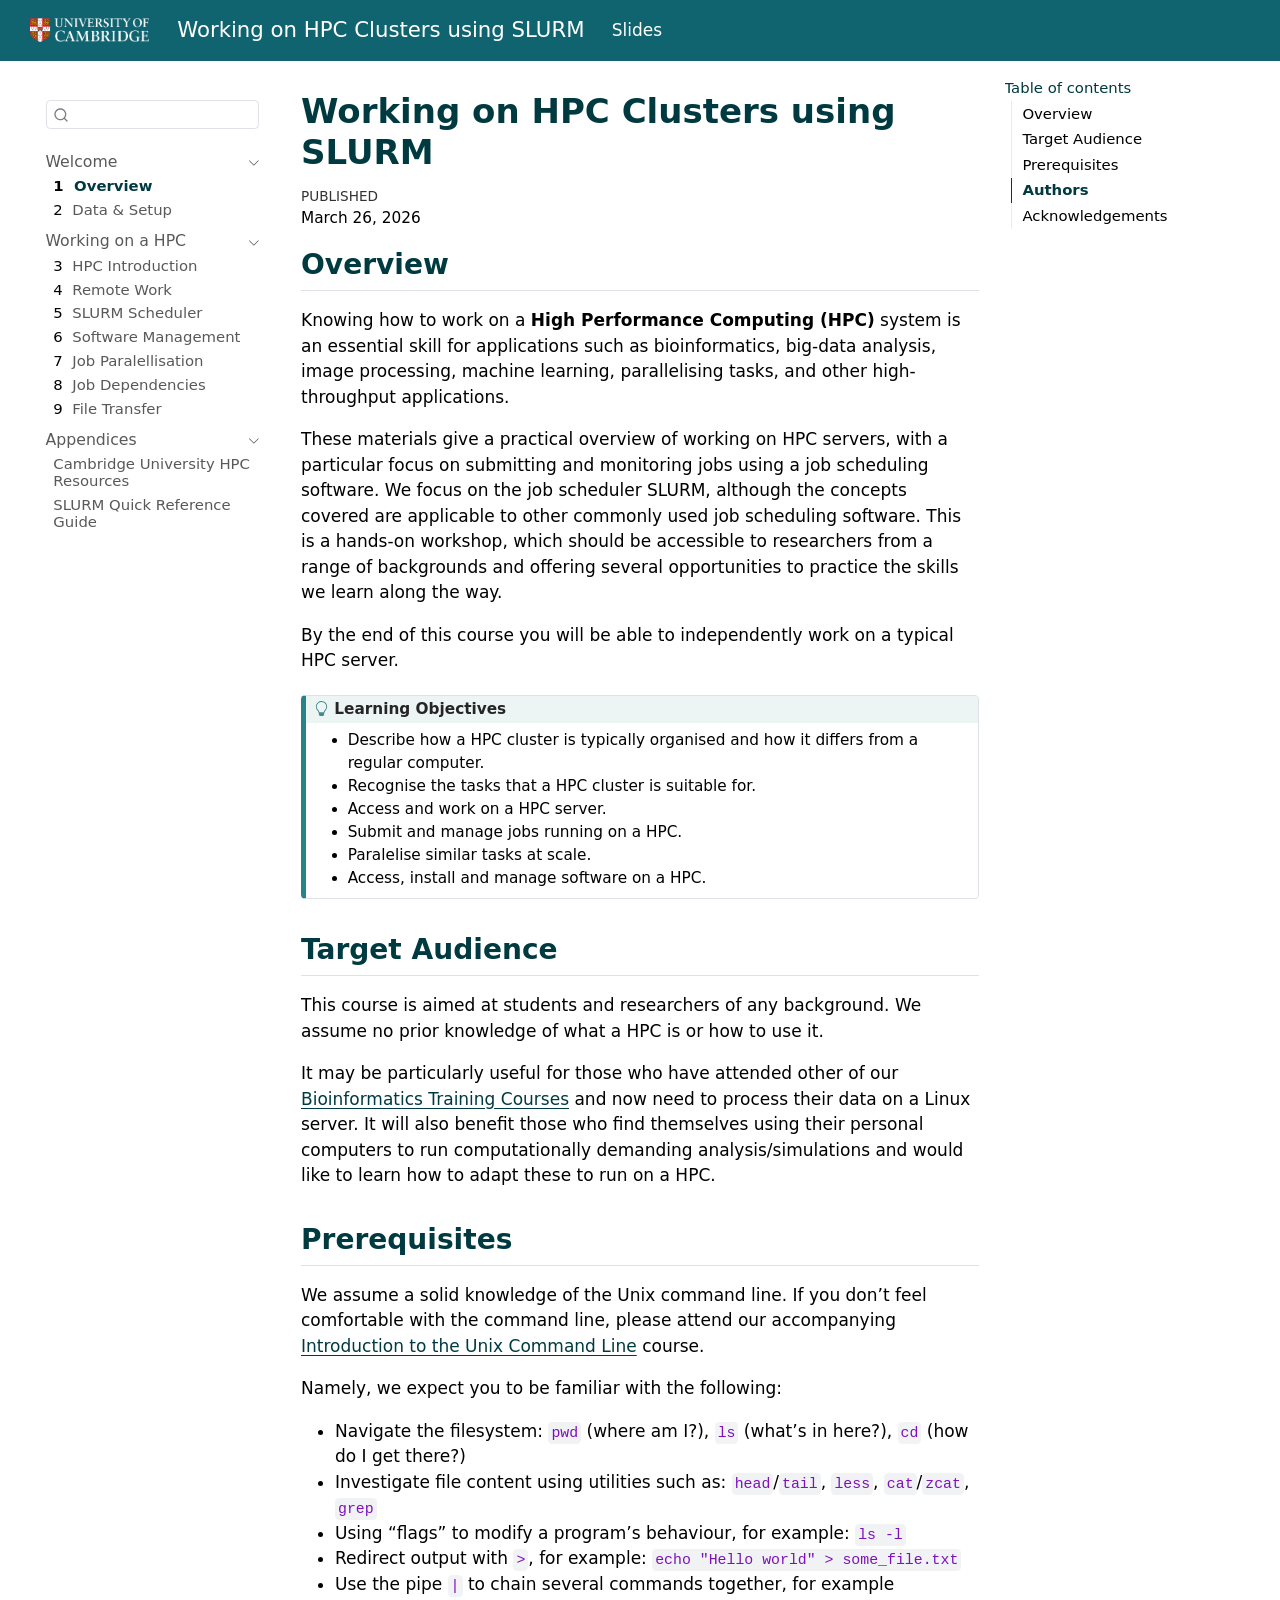
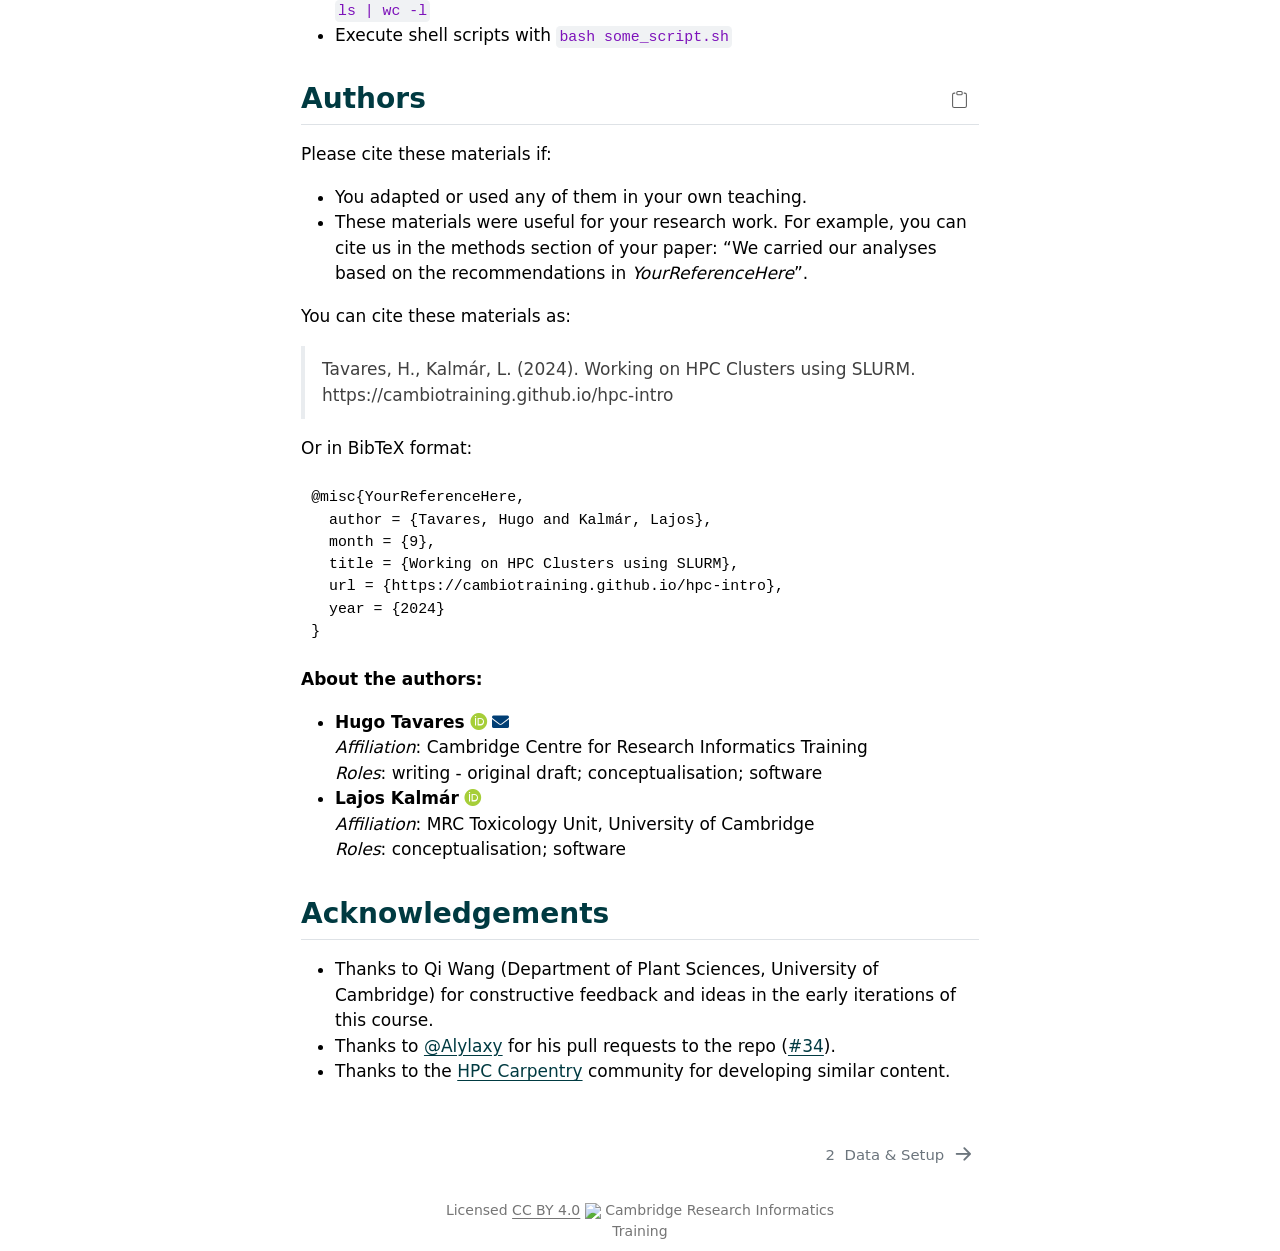
==== commit 0b6ccb2e: "Deploying to gh-pages from @ AlexanderMoerseburg/hpc-intro@621c1cecced7d4c9d2141b5567e8182a20b57fda " ====
--- a/index.html
+++ b/index.html
@@ -2,15 +2,17 @@
 <html xmlns="http://www.w3.org/1999/xhtml" lang="en" xml:lang="en"><head>
 
 <meta charset="utf-8">
-<meta name="generator" content="quarto-1.3.450">
+<meta name="generator" content="quarto-1.9.36">
 
 <meta name="viewport" content="width=device-width, initial-scale=1.0, user-scalable=yes">
 
-<meta name="author" content="Hugo Tavares, Lajos Kalmar">
-<meta name="dcterms.date" content="2023-11-28">
-
-<title>Working on HPC Clusters using SLURM</title>
+<meta name="dcterms.date" content="2026-03-26">
+
+<title>HPC SLURM</title>
 <style>
+/* Default styles provided by pandoc.
+** See https://pandoc.org/MANUAL.html#variables-for-html for config info.
+*/
 code{white-space: pre-wrap;}
 span.smallcaps{font-variant: small-caps;}
 div.columns{display: flex; gap: min(4vw, 1.5em);}
@@ -33,24 +35,29 @@
 <meta name="quarto:offset" content="./">
 <link href="./setup.html" rel="next">
 <link href="site_libs/quarto-contrib/quarto-project/cambiotraining/courseformat/img/university-of-cambridge-favicon.ico" rel="icon">
-<script src="site_libs/quarto-html/quarto.js"></script>
+<script src="site_libs/quarto-html/quarto.js" type="module"></script>
+<script src="site_libs/quarto-html/tabsets/tabsets.js" type="module"></script>
 <script src="site_libs/quarto-html/popper.min.js"></script>
 <script src="site_libs/quarto-html/tippy.umd.min.js"></script>
 <script src="site_libs/quarto-html/anchor.min.js"></script>
 <link href="site_libs/quarto-html/tippy.css" rel="stylesheet">
-<link href="site_libs/quarto-html/quarto-syntax-highlighting.css" rel="stylesheet" id="quarto-text-highlighting-styles">
+<link href="site_libs/quarto-html/quarto-syntax-highlighting-845c23b38eaddc0f92fda52bfe77a8c8.css" rel="stylesheet" id="quarto-text-highlighting-styles">
 <script src="site_libs/bootstrap/bootstrap.min.js"></script>
 <link href="site_libs/bootstrap/bootstrap-icons.css" rel="stylesheet">
-<link href="site_libs/bootstrap/bootstrap.min.css" rel="stylesheet" id="quarto-bootstrap" data-mode="light">
-<link href="site_libs/quarto-contrib/fontawesome6-0.1.0/all.css" rel="stylesheet">
-<link href="site_libs/quarto-contrib/fontawesome6-0.1.0/latex-fontsize.css" rel="stylesheet">
+<link href="site_libs/bootstrap/bootstrap-a6693949f5f6dc09f6b4375e750253ca.min.css" rel="stylesheet" append-hash="true" id="quarto-bootstrap" data-mode="light">
+<script src="site_libs/quarto-contrib/iconify-2.1.0/iconify-icon.min.js"></script>
 <script id="quarto-search-options" type="application/json">{
   "location": "sidebar",
   "copy-button": false,
   "collapse-after": 3,
   "panel-placement": "start",
   "type": "textbox",
-  "limit": 20,
+  "limit": 50,
+  "keyboard-shortcut": [
+    "f",
+    "/",
+    "s"
+  ],
   "language": {
     "search-no-results-text": "No results",
     "search-matching-documents-text": "matching documents",
@@ -59,6 +66,7 @@
     "search-more-match-text": "more match in this document",
     "search-more-matches-text": "more matches in this document",
     "search-clear-button-title": "Clear",
+    "search-text-placeholder": "",
     "search-detached-cancel-button-title": "Cancel",
     "search-submit-button-title": "Submit",
     "search-label": "Search"
@@ -68,56 +76,63 @@
 
 </head>
 
-<body class="nav-sidebar floating nav-fixed">
+<body class="nav-sidebar floating nav-fixed quarto-light">
 
 <div id="quarto-search-results"></div>
   <header id="quarto-header" class="headroom fixed-top">
-    <nav class="navbar navbar-expand-lg navbar-dark ">
+    <nav class="navbar navbar-expand-lg " data-bs-theme="dark">
       <div class="navbar-container container-fluid">
-      <div class="navbar-brand-container">
+      <div class="navbar-brand-container mx-auto">
     <a href="./index.html" class="navbar-brand navbar-brand-logo">
-    <img src="site_libs/quarto-contrib/quarto-project/cambiotraining/courseformat/img/university_crest_reversed.png" alt="" class="navbar-logo">
+    <img src="site_libs/quarto-contrib/quarto-project/cambiotraining/courseformat/img/university_crest_reversed.png" alt="" class="navbar-logo light-content">
+    <img src="site_libs/quarto-contrib/quarto-project/cambiotraining/courseformat/img/university_crest_reversed.png" alt="" class="navbar-logo dark-content">
     </a>
     <a class="navbar-brand" href="./index.html">
     <span class="navbar-title">Working on HPC Clusters using SLURM</span>
     </a>
   </div>
-          <button class="navbar-toggler" type="button" data-bs-toggle="collapse" data-bs-target="#navbarCollapse" aria-controls="navbarCollapse" aria-expanded="false" aria-label="Toggle navigation" onclick="if (window.quartoToggleHeadroom) { window.quartoToggleHeadroom(); }">
+          <button class="navbar-toggler" type="button" data-bs-toggle="collapse" data-bs-target="#navbarCollapse" aria-controls="navbarCollapse" role="menu" aria-expanded="false" aria-label="Toggle navigation" onclick="if (window.quartoToggleHeadroom) { window.quartoToggleHeadroom(); }">
   <span class="navbar-toggler-icon"></span>
 </button>
           <div class="collapse navbar-collapse" id="navbarCollapse">
             <ul class="navbar-nav navbar-nav-scroll me-auto">
   <li class="nav-item">
-    <a class="nav-link" href="https://docs.google.com/presentation/d/1KmnSznETddQdRYa6UAXtT-eMOsW7tEwbsOh0fK62c84/edit?usp=sharing" rel="" target="">
- <span class="menu-text">Slides</span></a>
+    <a class="nav-link" href="https://docs.google.com/presentation/d/1KmnSznETddQdRYa6UAXtT-eMOsW7tEwbsOh0fK62c84/edit?usp=sharing"> 
+<span class="menu-text">Slides</span></a>
   </li>  
 </ul>
             <ul class="navbar-nav navbar-nav-scroll ms-auto">
-  <li class="nav-item compact">
-    <a class="nav-link" href="https://github.com/cambiotraining/" rel="" target=""><i class="bi bi-github" role="img" aria-label="Bioinformatics Training Facility GitHub">
-</i> 
- <span class="menu-text"></span></a>
+  <li class="nav-item">
+    <a class="nav-link" href="https://github.com/cambiotraining/hpc-intro"> 
+<span class="menu-text"><iconify-icon role="img" inline="" icon="fa6-brands:github" style="font-size: 1.25em;" aria-label="Icon github from fa6-brands Iconify.design set." title="CRIT GitHub"></iconify-icon></span></a>
   </li>  
-  <li class="nav-item compact">
-    <a class="nav-link" href="https://twitter.com/bioinfocambs" rel="" target=""><i class="bi bi-twitter" role="img" aria-label="Bioinformatics Training Facility Twitter">
-</i> 
- <span class="menu-text"></span></a>
+  <li class="nav-item">
+    <a class="nav-link" href="https://bsky.app/profile/bioinfocambs.bsky.social"> 
+<span class="menu-text"><iconify-icon role="img" inline="" icon="fa6-brands:bluesky" style="font-size: 1.25em;" aria-label="Icon bluesky from fa6-brands Iconify.design set." title="CRIT Bluesky"></iconify-icon></span></a>
+  </li>  
+  <li class="nav-item">
+    <a class="nav-link" href="https://genomic.social/@BioInfoCambs"> 
+<span class="menu-text"><iconify-icon role="img" inline="" icon="fa6-brands:mastodon" style="font-size: 1.25em;" aria-label="Icon mastodon from fa6-brands Iconify.design set." title="CCRIT Mastodon"></iconify-icon></span></a>
+  </li>  
+  <li class="nav-item">
+    <a class="nav-link" href="https://bioinfotraining.bio.cam.ac.uk/"> 
+<span class="menu-text"><iconify-icon role="img" inline="" icon="mdi:web" style="font-size: 1.25em;" aria-label="Icon web from mdi Iconify.design set." title="CCRIT Website"></iconify-icon></span></a>
   </li>  
 </ul>
+          </div> <!-- /navcollapse -->
             <div class="quarto-navbar-tools">
 </div>
-          </div> <!-- /navcollapse -->
       </div> <!-- /container-fluid -->
     </nav>
   <nav class="quarto-secondary-nav">
     <div class="container-fluid d-flex">
-      <button type="button" class="quarto-btn-toggle btn" data-bs-toggle="collapse" data-bs-target="#quarto-sidebar,#quarto-sidebar-glass" aria-controls="quarto-sidebar" aria-expanded="false" aria-label="Toggle sidebar navigation" onclick="if (window.quartoToggleHeadroom) { window.quartoToggleHeadroom(); }">
+      <button type="button" class="quarto-btn-toggle btn" data-bs-toggle="collapse" role="button" data-bs-target=".quarto-sidebar-collapse-item" aria-controls="quarto-sidebar" aria-expanded="false" aria-label="Toggle sidebar navigation" onclick="if (window.quartoToggleHeadroom) { window.quartoToggleHeadroom(); }">
         <i class="bi bi-layout-text-sidebar-reverse"></i>
       </button>
-      <nav class="quarto-page-breadcrumbs" aria-label="breadcrumb"><ol class="breadcrumb"><li class="breadcrumb-item"><a href="./index.html">Welcome</a></li><li class="breadcrumb-item"><a href="./index.html"><span class="chapter-number">1</span>&nbsp; <span class="chapter-title">Overview</span></a></li></ol></nav>
-      <a class="flex-grow-1" role="button" data-bs-toggle="collapse" data-bs-target="#quarto-sidebar,#quarto-sidebar-glass" aria-controls="quarto-sidebar" aria-expanded="false" aria-label="Toggle sidebar navigation" onclick="if (window.quartoToggleHeadroom) { window.quartoToggleHeadroom(); }">      
-      </a>
-      <button type="button" class="btn quarto-search-button" aria-label="" onclick="window.quartoOpenSearch();">
+        <a class="flex-grow-1 no-decor" role="navigation" data-bs-toggle="collapse" data-bs-target=".quarto-sidebar-collapse-item" aria-controls="quarto-sidebar" aria-expanded="false" aria-label="Toggle sidebar navigation" onclick="if (window.quartoToggleHeadroom) { window.quartoToggleHeadroom(); }">      
+          <h1 class="quarto-secondary-nav-title">Working on HPC Clusters using SLURM</h1>
+        </a>     
+      <button type="button" class="btn quarto-search-button" aria-label="Search" onclick="window.quartoOpenSearch();">
         <i class="bi bi-search"></i>
       </button>
     </div>
@@ -126,7 +141,7 @@
 <!-- content -->
 <div id="quarto-content" class="quarto-container page-columns page-rows-contents page-layout-article page-navbar">
 <!-- sidebar -->
-  <nav id="quarto-sidebar" class="sidebar collapse collapse-horizontal sidebar-navigation floating overflow-auto">
+  <nav id="quarto-sidebar" class="sidebar collapse collapse-horizontal quarto-sidebar-collapse-item sidebar-navigation floating overflow-auto">
         <div class="mt-2 flex-shrink-0 align-items-center">
         <div class="sidebar-search">
         <div id="quarto-search" class="" title="Search"></div>
@@ -136,9 +151,9 @@
     <ul class="list-unstyled mt-1">
         <li class="sidebar-item sidebar-item-section">
       <div class="sidebar-item-container"> 
-            <a class="sidebar-item-text sidebar-link text-start" data-bs-toggle="collapse" data-bs-target="#quarto-sidebar-section-1" aria-expanded="true">
+            <a class="sidebar-item-text sidebar-link text-start" data-bs-toggle="collapse" data-bs-target="#quarto-sidebar-section-1" role="navigation" aria-expanded="true">
  <span class="menu-text">Welcome</span></a>
-          <a class="sidebar-item-toggle text-start" data-bs-toggle="collapse" data-bs-target="#quarto-sidebar-section-1" aria-expanded="true" aria-label="Toggle section">
+          <a class="sidebar-item-toggle text-start" data-bs-toggle="collapse" data-bs-target="#quarto-sidebar-section-1" role="navigation" aria-expanded="true" aria-label="Toggle section">
             <i class="bi bi-chevron-right ms-2"></i>
           </a> 
       </div>
@@ -159,9 +174,9 @@
   </li>
         <li class="sidebar-item sidebar-item-section">
       <div class="sidebar-item-container"> 
-            <a class="sidebar-item-text sidebar-link text-start" data-bs-toggle="collapse" data-bs-target="#quarto-sidebar-section-2" aria-expanded="true">
+            <a class="sidebar-item-text sidebar-link text-start" data-bs-toggle="collapse" data-bs-target="#quarto-sidebar-section-2" role="navigation" aria-expanded="true">
  <span class="menu-text">Working on a HPC</span></a>
-          <a class="sidebar-item-toggle text-start" data-bs-toggle="collapse" data-bs-target="#quarto-sidebar-section-2" aria-expanded="true" aria-label="Toggle section">
+          <a class="sidebar-item-toggle text-start" data-bs-toggle="collapse" data-bs-target="#quarto-sidebar-section-2" role="navigation" aria-expanded="true" aria-label="Toggle section">
             <i class="bi bi-chevron-right ms-2"></i>
           </a> 
       </div>
@@ -193,7 +208,7 @@
           <li class="sidebar-item">
   <div class="sidebar-item-container"> 
   <a href="./materials/05-arrays.html" class="sidebar-item-text sidebar-link">
- <span class="menu-text"><span class="chapter-number">7</span>&nbsp; <span class="chapter-title">Job Parallelisation</span></span></a>
+ <span class="menu-text"><span class="chapter-number">7</span>&nbsp; <span class="chapter-title">Job Paralellisation</span></span></a>
   </div>
 </li>
           <li class="sidebar-item">
@@ -212,9 +227,9 @@
   </li>
         <li class="sidebar-item sidebar-item-section">
       <div class="sidebar-item-container"> 
-            <a class="sidebar-item-text sidebar-link text-start" data-bs-toggle="collapse" data-bs-target="#quarto-sidebar-section-3" aria-expanded="true">
+            <a class="sidebar-item-text sidebar-link text-start" data-bs-toggle="collapse" data-bs-target="#quarto-sidebar-section-3" role="navigation" aria-expanded="true">
  <span class="menu-text">Appendices</span></a>
-          <a class="sidebar-item-toggle text-start" data-bs-toggle="collapse" data-bs-target="#quarto-sidebar-section-3" aria-expanded="true" aria-label="Toggle section">
+          <a class="sidebar-item-toggle text-start" data-bs-toggle="collapse" data-bs-target="#quarto-sidebar-section-3" role="navigation" aria-expanded="true" aria-label="Toggle section">
             <i class="bi bi-chevron-right ms-2"></i>
           </a> 
       </div>
@@ -222,13 +237,13 @@
           <li class="sidebar-item">
   <div class="sidebar-item-container"> 
   <a href="./materials/appendices/csd3.html" class="sidebar-item-text sidebar-link">
- <span class="menu-text"><span class="chapter-number">A</span>&nbsp; <span class="chapter-title">Cambridge University HPC Resources</span></span></a>
+ <span class="menu-text">Cambridge University HPC Resources</span></a>
   </div>
 </li>
           <li class="sidebar-item">
   <div class="sidebar-item-container"> 
   <a href="./materials/appendices/slurm_cheatsheet.html" class="sidebar-item-text sidebar-link">
- <span class="menu-text"><span class="chapter-number">B</span>&nbsp; <span class="chapter-title">SLURM Quick Reference Guide</span></span></a>
+ <span class="menu-text">SLURM Quick Reference Guide</span></a>
   </div>
 </li>
       </ul>
@@ -236,7 +251,7 @@
     </ul>
     </div>
 </nav>
-<div id="quarto-sidebar-glass" data-bs-toggle="collapse" data-bs-target="#quarto-sidebar,#quarto-sidebar-glass"></div>
+<div id="quarto-sidebar-glass" class="quarto-sidebar-collapse-item" data-bs-toggle="collapse" data-bs-target=".quarto-sidebar-collapse-item"></div>
 <!-- margin-sidebar -->
     <div id="quarto-margin-sidebar" class="sidebar margin-sidebar">
         <nav id="TOC" role="doc-toc" class="toc-active">
@@ -245,12 +260,8 @@
   <ul>
   <li><a href="#overview" id="toc-overview" class="nav-link active" data-scroll-target="#overview">Overview</a></li>
   <li><a href="#target-audience" id="toc-target-audience" class="nav-link" data-scroll-target="#target-audience">Target Audience</a></li>
-  <li><a href="#prerequisites" id="toc-prerequisites" class="nav-link" data-scroll-target="#prerequisites">Prerequisites</a>
-  <ul class="collapse">
-  <li><a href="#exercises" id="toc-exercises" class="nav-link" data-scroll-target="#exercises">Exercises</a></li>
-  </ul></li>
+  <li><a href="#prerequisites" id="toc-prerequisites" class="nav-link" data-scroll-target="#prerequisites">Prerequisites</a></li>
   <li><a href="#authors" id="toc-authors" class="nav-link" data-scroll-target="#authors">Authors</a></li>
-  <li><a href="#citation" id="toc-citation" class="nav-link" data-scroll-target="#citation">Citation</a></li>
   <li><a href="#acknowledgements" id="toc-acknowledgements" class="nav-link" data-scroll-target="#acknowledgements">Acknowledgements</a></li>
   </ul>
 </nav>
@@ -260,24 +271,18 @@
 
 <header id="title-block-header" class="quarto-title-block default">
 <div class="quarto-title">
-<h1 class="title">Working on HPC Clusters using SLURM</h1>
+<h1 class="title d-none d-lg-block">Working on HPC Clusters using SLURM</h1>
 </div>
 
 
 
 <div class="quarto-title-meta">
 
-    <div>
-    <div class="quarto-title-meta-heading">Author</div>
-    <div class="quarto-title-meta-contents">
-             <p>Hugo Tavares, Lajos Kalmar </p>
-          </div>
-  </div>
     
     <div>
     <div class="quarto-title-meta-heading">Published</div>
     <div class="quarto-title-meta-contents">
-      <p class="date">November 28, 2023</p>
+      <p class="date">March 26, 2026</p>
     </div>
   </div>
   
@@ -285,7 +290,9 @@
   </div>
   
 
+
 </header>
+
 
 <section id="overview" class="level2">
 <h2 class="anchored" data-anchor-id="overview">Overview</h2>
@@ -298,7 +305,7 @@
 <i class="callout-icon"></i>
 </div>
 <div class="callout-title-container flex-fill">
-Learning Objectives
+<span class="screen-reader-only">Tip</span>Learning Objectives
 </div>
 </div>
 <div class="callout-body-container callout-body">
@@ -320,7 +327,7 @@
 </section>
 <section id="prerequisites" class="level2">
 <h2 class="anchored" data-anchor-id="prerequisites">Prerequisites</h2>
-<p>We assume a solid knowledge of the Unix command line. If you don’t feel comfortable with the command line, please attend our accompanying <a href="https://training.csx.cam.ac.uk/bioinformatics/course/bioinfo-unix2">Introduction to the Unix Command Line</a> course. Alternatively, if all you need is a refresher, please consult our <a href="99-unix_cheatsheet.html">Command Line Cheatsheet</a>.</p>
+<p>We assume a solid knowledge of the Unix command line. If you don’t feel comfortable with the command line, please attend our accompanying <a href="https://training.csx.cam.ac.uk/bioinformatics/course/bioinfo-unix2">Introduction to the Unix Command Line</a> course.</p>
 <p>Namely, we expect you to be familiar with the following:</p>
 <ul>
 <li>Navigate the filesystem: <code>pwd</code> (where am I?), <code>ls</code> (what’s in here?), <code>cd</code> (how do I get there?)</li>
@@ -330,74 +337,39 @@
 <li>Use the pipe <code>|</code> to chain several commands together, for example <code>ls | wc -l</code></li>
 <li>Execute shell scripts with <code>bash some_script.sh</code></li>
 </ul>
-<!-- Training Developer note: comment the following section out if you did not assign levels to your exercises -->
-<section id="exercises" class="level3">
-<h3 class="anchored" data-anchor-id="exercises">Exercises</h3>
-<p>Exercises in these materials are labelled according to their level of difficulty:</p>
-<table class="table">
-<colgroup>
-<col style="width: 31%">
-<col style="width: 68%">
-</colgroup>
-<thead>
-<tr class="header">
-<th style="text-align: right;">Level</th>
-<th style="text-align: left;">Description</th>
-</tr>
-</thead>
-<tbody>
-<tr class="odd">
-<td style="text-align: right;"><i class="fa-solid fa-star" aria-hidden="true"></i> <i class="fa-regular fa-star" aria-hidden="true"></i> <i class="fa-regular fa-star" aria-hidden="true"></i></td>
-<td style="text-align: left;">Exercises in level 1 are simpler and designed to get you familiar with the concepts and syntax covered in the course.</td>
-</tr>
-<tr class="even">
-<td style="text-align: right;"><i class="fa-solid fa-star" aria-hidden="true"></i> <i class="fa-solid fa-star" aria-hidden="true"></i> <i class="fa-regular fa-star" aria-hidden="true"></i></td>
-<td style="text-align: left;">Exercises in level 2 combine different concepts together and apply it to a given task.</td>
-</tr>
-<tr class="odd">
-<td style="text-align: right;"><i class="fa-solid fa-star" aria-hidden="true"></i> <i class="fa-solid fa-star" aria-hidden="true"></i> <i class="fa-solid fa-star" aria-hidden="true"></i></td>
-<td style="text-align: left;">Exercises in level 3 require going beyond the concepts and syntax introduced to solve new problems.</td>
-</tr>
-</tbody>
-</table>
 </section>
-</section>
-<section id="authors" class="level2">
+<div class="code-copy-outer-scaffold"><section id="authors" class="level2">
 <h2 class="anchored" data-anchor-id="authors">Authors</h2>
-<!-- 
-The listing below shows an example of how you can give more details about yourself.
-These examples include icons with links to GitHub and Orcid. 
--->
-<p>About the authors:</p>
-<ul>
-<li><strong>Hugo Tavares</strong> <a href="https://orcid.org/0000-0001-9373-2726" target="_blank"><i class="fa-brands fa-orcid" style="color:#a6ce39"></i></a> <a href="https://github.com/tavareshugo" target="_blank"><i class="fa-brands fa-github" style="color:#4078c0"></i></a><br>
-<em>Affiliation</em>: Bioinformatics Training Facility, University of Cambridge<br>
-<em>Roles</em>: writing - original content; conceptualisation; coding</li>
-<li><strong>Lajos Kalmar</strong> <a href="https://github.com/" target="_blank"><i class="fa-brands fa-github" style="color:#4078c0"></i></a><br>
-<em>Affiliation</em>: MRC Toxicology Unit, University of Cambridge<br>
-<em>Roles</em>: writing - original content; conceptualisation; coding</li>
-</ul>
-</section>
-<section id="citation" class="level2">
-<h2 class="anchored" data-anchor-id="citation">Citation</h2>
 <p>Please cite these materials if:</p>
 <ul>
 <li>You adapted or used any of them in your own teaching.</li>
-<li>These materials were useful for your research work. For example, you can cite us in the methods section of your paper: “We carried our analyses based on the recommendations in Tavares &amp; Kalmar (2023).”.</li>
+<li>These materials were useful for your research work. For example, you can cite us in the methods section of your paper: “We carried our analyses based on the recommendations in <em>YourReferenceHere</em>”.</li>
 </ul>
+<!-- 
+This is generated automatically from the CITATION.cff file. 
+If you think you should be added as an author, please get in touch with us.
+-->
 <p>You can cite these materials as:</p>
 <blockquote class="blockquote">
-<p>Tavares H, Kalmar L (2023) “cambiotraining/hpc-intro: Hands-On Introduction to HPC Clusters”, https://cambiotraining.github.io/hpc-intro</p>
+<p>Tavares, H., Kalmár, L. (2024). Working on HPC Clusters using SLURM. https://cambiotraining.github.io/hpc-intro</p>
 </blockquote>
 <p>Or in BibTeX format:</p>
-<pre><code>@Misc{,
-  author = {Tavares Hugo AND Kalmar, Lajos},
-  title = {cambiotraining/hpc-intro: Hands-On Introduction to HPC Clusters},
-  month = {September},
-  year = {2023},
-  url = {https://cambiotraining.github.io/hpc-intro}
+<pre class="sourceCode bibtex code-with-copy"><code class="sourceCode bibtex">@misc{YourReferenceHere,
+  author = {Tavares, Hugo and Kalmár, Lajos},
+  month = {9},
+  title = {Working on HPC Clusters using SLURM},
+  url = {https://cambiotraining.github.io/hpc-intro},
+  year = {2024}
 }</code></pre>
-</section>
+<p><strong>About the authors:</strong></p>
+<ul><li><strong>Hugo Tavares</strong> <a href="https://orcid.org/0000-0001-9373-2726" target="_blank"><i class="fa-brands fa-orcid" style="color:#a6ce39"></i></a> <a href="https://bioinfotraining.bio.cam.ac.uk/staff/hugo-tavares-phd" target="_blank"><i class="fa-solid fa-envelope" style="color:#003E74"></i></a><br>
+<em>Affiliation</em>: Cambridge Centre for Research Informatics Training<br> <em>Roles</em>: writing - original draft; conceptualisation; software
+</li>
+<li><strong>Lajos Kalmár</strong> <a href="https://orcid.org/0000-0003-3691-8350" target="_blank"><i class="fa-brands fa-orcid" style="color:#a6ce39"></i></a> <br>
+<em>Affiliation</em>: MRC Toxicology Unit, University of Cambridge<br> <em>Roles</em>: conceptualisation; software
+</li>
+</ul>
+</section><button title="Copy to Clipboard" class="code-copy-button"><i class="bi"></i></button></div>
 <section id="acknowledgements" class="level2">
 <h2 class="anchored" data-anchor-id="acknowledgements">Acknowledgements</h2>
 <!-- if there are no acknowledgements we can delete this section -->
@@ -412,43 +384,58 @@
 
 </main> <!-- /main -->
 <script id="quarto-html-after-body" type="application/javascript">
-window.document.addEventListener("DOMContentLoaded", function (event) {
-  const toggleBodyColorMode = (bsSheetEl) => {
-    const mode = bsSheetEl.getAttribute("data-mode");
-    const bodyEl = window.document.querySelector("body");
-    if (mode === "dark") {
-      bodyEl.classList.add("quarto-dark");
-      bodyEl.classList.remove("quarto-light");
-    } else {
-      bodyEl.classList.add("quarto-light");
-      bodyEl.classList.remove("quarto-dark");
+  window.document.addEventListener("DOMContentLoaded", function (event) {
+    const icon = "";
+    const anchorJS = new window.AnchorJS();
+    anchorJS.options = {
+      placement: 'right',
+      icon: icon
+    };
+    anchorJS.add('.anchored');
+    const isCodeAnnotation = (el) => {
+      for (const clz of el.classList) {
+        if (clz.startsWith('code-annotation-')) {                     
+          return true;
+        }
+      }
+      return false;
     }
-  }
-  const toggleBodyColorPrimary = () => {
-    const bsSheetEl = window.document.querySelector("link#quarto-bootstrap");
-    if (bsSheetEl) {
-      toggleBodyColorMode(bsSheetEl);
+    const onCopySuccess = function(e) {
+      // button target
+      const button = e.trigger;
+      // don't keep focus
+      button.blur();
+      // flash "checked"
+      button.classList.add('code-copy-button-checked');
+      var currentTitle = button.getAttribute("title");
+      button.setAttribute("title", "Copied!");
+      let tooltip;
+      if (window.bootstrap) {
+        button.setAttribute("data-bs-toggle", "tooltip");
+        button.setAttribute("data-bs-placement", "left");
+        button.setAttribute("data-bs-title", "Copied!");
+        tooltip = new bootstrap.Tooltip(button, 
+          { trigger: "manual", 
+            customClass: "code-copy-button-tooltip",
+            offset: [0, -8]});
+        tooltip.show();    
+      }
+      setTimeout(function() {
+        if (tooltip) {
+          tooltip.hide();
+          button.removeAttribute("data-bs-title");
+          button.removeAttribute("data-bs-toggle");
+          button.removeAttribute("data-bs-placement");
+        }
+        button.setAttribute("title", currentTitle);
+        button.classList.remove('code-copy-button-checked');
+      }, 1000);
+      // clear code selection
+      e.clearSelection();
     }
-  }
-  toggleBodyColorPrimary();  
-  const icon = "";
-  const anchorJS = new window.AnchorJS();
-  anchorJS.options = {
-    placement: 'right',
-    icon: icon
-  };
-  anchorJS.add('.anchored');
-  const isCodeAnnotation = (el) => {
-    for (const clz of el.classList) {
-      if (clz.startsWith('code-annotation-')) {                     
-        return true;
-      }
-    }
-    return false;
-  }
-  const clipboard = new window.ClipboardJS('.code-copy-button', {
-    text: function(trigger) {
-      const codeEl = trigger.previousElementSibling.cloneNode(true);
+    const getTextToCopy = function(trigger) {
+      const outerScaffold = trigger.parentElement.cloneNode(true);
+      const codeEl = outerScaffold.querySelector('code');
       for (const childEl of codeEl.children) {
         if (isCodeAnnotation(childEl)) {
           childEl.remove();
@@ -456,199 +443,351 @@
       }
       return codeEl.innerText;
     }
-  });
-  clipboard.on('success', function(e) {
-    // button target
-    const button = e.trigger;
-    // don't keep focus
-    button.blur();
-    // flash "checked"
-    button.classList.add('code-copy-button-checked');
-    var currentTitle = button.getAttribute("title");
-    button.setAttribute("title", "Copied!");
-    let tooltip;
-    if (window.bootstrap) {
-      button.setAttribute("data-bs-toggle", "tooltip");
-      button.setAttribute("data-bs-placement", "left");
-      button.setAttribute("data-bs-title", "Copied!");
-      tooltip = new bootstrap.Tooltip(button, 
-        { trigger: "manual", 
-          customClass: "code-copy-button-tooltip",
-          offset: [0, -8]});
-      tooltip.show();    
+    const clipboard = new window.ClipboardJS('.code-copy-button:not([data-in-quarto-modal])', {
+      text: getTextToCopy
+    });
+    clipboard.on('success', onCopySuccess);
+    if (window.document.getElementById('quarto-embedded-source-code-modal')) {
+      const clipboardModal = new window.ClipboardJS('.code-copy-button[data-in-quarto-modal]', {
+        text: getTextToCopy,
+        container: window.document.getElementById('quarto-embedded-source-code-modal')
+      });
+      clipboardModal.on('success', onCopySuccess);
     }
-    setTimeout(function() {
-      if (tooltip) {
-        tooltip.hide();
-        button.removeAttribute("data-bs-title");
-        button.removeAttribute("data-bs-toggle");
-        button.removeAttribute("data-bs-placement");
-      }
-      button.setAttribute("title", currentTitle);
-      button.classList.remove('code-copy-button-checked');
-    }, 1000);
-    // clear code selection
-    e.clearSelection();
-  });
-  function tippyHover(el, contentFn) {
-    const config = {
-      allowHTML: true,
-      content: contentFn,
-      maxWidth: 500,
-      delay: 100,
-      arrow: false,
-      appendTo: function(el) {
-          return el.parentElement;
-      },
-      interactive: true,
-      interactiveBorder: 10,
-      theme: 'quarto',
-      placement: 'bottom-start'
-    };
-    window.tippy(el, config); 
-  }
-  const noterefs = window.document.querySelectorAll('a[role="doc-noteref"]');
-  for (var i=0; i<noterefs.length; i++) {
-    const ref = noterefs[i];
-    tippyHover(ref, function() {
-      // use id or data attribute instead here
-      let href = ref.getAttribute('data-footnote-href') || ref.getAttribute('href');
-      try { href = new URL(href).hash; } catch {}
-      const id = href.replace(/^#\/?/, "");
-      const note = window.document.getElementById(id);
-      return note.innerHTML;
-    });
-  }
-      let selectedAnnoteEl;
-      const selectorForAnnotation = ( cell, annotation) => {
-        let cellAttr = 'data-code-cell="' + cell + '"';
-        let lineAttr = 'data-code-annotation="' +  annotation + '"';
-        const selector = 'span[' + cellAttr + '][' + lineAttr + ']';
-        return selector;
-      }
-      const selectCodeLines = (annoteEl) => {
-        const doc = window.document;
-        const targetCell = annoteEl.getAttribute("data-target-cell");
-        const targetAnnotation = annoteEl.getAttribute("data-target-annotation");
-        const annoteSpan = window.document.querySelector(selectorForAnnotation(targetCell, targetAnnotation));
-        const lines = annoteSpan.getAttribute("data-code-lines").split(",");
-        const lineIds = lines.map((line) => {
-          return targetCell + "-" + line;
-        })
-        let top = null;
-        let height = null;
-        let parent = null;
-        if (lineIds.length > 0) {
-            //compute the position of the single el (top and bottom and make a div)
-            const el = window.document.getElementById(lineIds[0]);
-            top = el.offsetTop;
-            height = el.offsetHeight;
-            parent = el.parentElement.parentElement;
-          if (lineIds.length > 1) {
-            const lastEl = window.document.getElementById(lineIds[lineIds.length - 1]);
-            const bottom = lastEl.offsetTop + lastEl.offsetHeight;
-            height = bottom - top;
+      var localhostRegex = new RegExp(/^(?:http|https):\/\/localhost\:?[0-9]*\//);
+      var mailtoRegex = new RegExp(/^mailto:/);
+        var filterRegex = new RegExp('/' + window.location.host + '/');
+      var isInternal = (href) => {
+          return filterRegex.test(href) || localhostRegex.test(href) || mailtoRegex.test(href);
+      }
+      // Inspect non-navigation links and adorn them if external
+     var links = window.document.querySelectorAll('a[href]:not(.nav-link):not(.navbar-brand):not(.toc-action):not(.sidebar-link):not(.sidebar-item-toggle):not(.pagination-link):not(.no-external):not([aria-hidden]):not(.dropdown-item):not(.quarto-navigation-tool):not(.about-link)');
+      for (var i=0; i<links.length; i++) {
+        const link = links[i];
+        if (!isInternal(link.href)) {
+          // undo the damage that might have been done by quarto-nav.js in the case of
+          // links that we want to consider external
+          if (link.dataset.originalHref !== undefined) {
+            link.href = link.dataset.originalHref;
           }
-          if (top !== null && height !== null && parent !== null) {
-            // cook up a div (if necessary) and position it 
-            let div = window.document.getElementById("code-annotation-line-highlight");
-            if (div === null) {
-              div = window.document.createElement("div");
-              div.setAttribute("id", "code-annotation-line-highlight");
-              div.style.position = 'absolute';
-              parent.appendChild(div);
-            }
-            div.style.top = top - 2 + "px";
-            div.style.height = height + 4 + "px";
-            let gutterDiv = window.document.getElementById("code-annotation-line-highlight-gutter");
-            if (gutterDiv === null) {
-              gutterDiv = window.document.createElement("div");
-              gutterDiv.setAttribute("id", "code-annotation-line-highlight-gutter");
-              gutterDiv.style.position = 'absolute';
-              const codeCell = window.document.getElementById(targetCell);
-              const gutter = codeCell.querySelector('.code-annotation-gutter');
-              gutter.appendChild(gutterDiv);
-            }
-            gutterDiv.style.top = top - 2 + "px";
-            gutterDiv.style.height = height + 4 + "px";
-          }
-          selectedAnnoteEl = annoteEl;
-        }
+        }
+      }
+    function tippyHover(el, contentFn, onTriggerFn, onUntriggerFn) {
+      const config = {
+        allowHTML: true,
+        maxWidth: 500,
+        delay: 100,
+        arrow: false,
+        appendTo: function(el) {
+            return el.parentElement;
+        },
+        interactive: true,
+        interactiveBorder: 10,
+        theme: 'quarto',
+        placement: 'bottom-start',
       };
-      const unselectCodeLines = () => {
-        const elementsIds = ["code-annotation-line-highlight", "code-annotation-line-highlight-gutter"];
-        elementsIds.forEach((elId) => {
-          const div = window.document.getElementById(elId);
-          if (div) {
-            div.remove();
-          }
-        });
-        selectedAnnoteEl = undefined;
-      };
-      // Attach click handler to the DT
-      const annoteDls = window.document.querySelectorAll('dt[data-target-cell]');
-      for (const annoteDlNode of annoteDls) {
-        annoteDlNode.addEventListener('click', (event) => {
-          const clickedEl = event.target;
-          if (clickedEl !== selectedAnnoteEl) {
-            unselectCodeLines();
-            const activeEl = window.document.querySelector('dt[data-target-cell].code-annotation-active');
-            if (activeEl) {
-              activeEl.classList.remove('code-annotation-active');
-            }
-            selectCodeLines(clickedEl);
-            clickedEl.classList.add('code-annotation-active');
-          } else {
-            // Unselect the line
-            unselectCodeLines();
-            clickedEl.classList.remove('code-annotation-active');
-          }
-        });
-      }
-  const findCites = (el) => {
-    const parentEl = el.parentElement;
-    if (parentEl) {
-      const cites = parentEl.dataset.cites;
-      if (cites) {
-        return {
-          el,
-          cites: cites.split(' ')
-        };
-      } else {
-        return findCites(el.parentElement)
-      }
-    } else {
-      return undefined;
+      if (contentFn) {
+        config.content = contentFn;
+      }
+      if (onTriggerFn) {
+        config.onTrigger = onTriggerFn;
+      }
+      if (onUntriggerFn) {
+        config.onUntrigger = onUntriggerFn;
+      }
+      window.tippy(el, config); 
     }
-  };
-  var bibliorefs = window.document.querySelectorAll('a[role="doc-biblioref"]');
-  for (var i=0; i<bibliorefs.length; i++) {
-    const ref = bibliorefs[i];
-    const citeInfo = findCites(ref);
-    if (citeInfo) {
-      tippyHover(citeInfo.el, function() {
-        var popup = window.document.createElement('div');
-        citeInfo.cites.forEach(function(cite) {
-          var citeDiv = window.document.createElement('div');
-          citeDiv.classList.add('hanging-indent');
-          citeDiv.classList.add('csl-entry');
-          var biblioDiv = window.document.getElementById('ref-' + cite);
-          if (biblioDiv) {
-            citeDiv.innerHTML = biblioDiv.innerHTML;
-          }
-          popup.appendChild(citeDiv);
-        });
-        return popup.innerHTML;
+    const noterefs = window.document.querySelectorAll('a[role="doc-noteref"]');
+    for (var i=0; i<noterefs.length; i++) {
+      const ref = noterefs[i];
+      tippyHover(ref, function() {
+        // use id or data attribute instead here
+        let href = ref.getAttribute('data-footnote-href') || ref.getAttribute('href');
+        try { href = new URL(href).hash; } catch {}
+        const id = href.replace(/^#\/?/, "");
+        const note = window.document.getElementById(id);
+        if (note) {
+          return note.innerHTML;
+        } else {
+          return "";
+        }
       });
     }
-  }
-});
-</script>
+    const xrefs = window.document.querySelectorAll('a.quarto-xref');
+    const processXRef = (id, note) => {
+      // Strip column container classes
+      const stripColumnClz = (el) => {
+        el.classList.remove("page-full", "page-columns");
+        if (el.children) {
+          for (const child of el.children) {
+            stripColumnClz(child);
+          }
+        }
+      }
+      stripColumnClz(note)
+      if (id === null || id.startsWith('sec-')) {
+        // Special case sections, only their first couple elements
+        const container = document.createElement("div");
+        if (note.children && note.children.length > 2) {
+          container.appendChild(note.children[0].cloneNode(true));
+          for (let i = 1; i < note.children.length; i++) {
+            const child = note.children[i];
+            if (child.tagName === "P" && child.innerText === "") {
+              continue;
+            } else {
+              container.appendChild(child.cloneNode(true));
+              break;
+            }
+          }
+          if (window.Quarto?.typesetMath) {
+            window.Quarto.typesetMath(container);
+          }
+          return container.innerHTML
+        } else {
+          if (window.Quarto?.typesetMath) {
+            window.Quarto.typesetMath(note);
+          }
+          return note.innerHTML;
+        }
+      } else {
+        // Remove any anchor links if they are present
+        const anchorLink = note.querySelector('a.anchorjs-link');
+        if (anchorLink) {
+          anchorLink.remove();
+        }
+        if (window.Quarto?.typesetMath) {
+          window.Quarto.typesetMath(note);
+        }
+        if (note.classList.contains("callout")) {
+          return note.outerHTML;
+        } else {
+          return note.innerHTML;
+        }
+      }
+    }
+    for (var i=0; i<xrefs.length; i++) {
+      const xref = xrefs[i];
+      tippyHover(xref, undefined, function(instance) {
+        instance.disable();
+        let url = xref.getAttribute('href');
+        let hash = undefined; 
+        if (url.startsWith('#')) {
+          hash = url;
+        } else {
+          try { hash = new URL(url).hash; } catch {}
+        }
+        if (hash) {
+          const id = hash.replace(/^#\/?/, "");
+          const note = window.document.getElementById(id);
+          if (note !== null) {
+            try {
+              const html = processXRef(id, note.cloneNode(true));
+              instance.setContent(html);
+            } finally {
+              instance.enable();
+              instance.show();
+            }
+          } else {
+            // See if we can fetch this
+            fetch(url.split('#')[0])
+            .then(res => res.text())
+            .then(html => {
+              const parser = new DOMParser();
+              const htmlDoc = parser.parseFromString(html, "text/html");
+              const note = htmlDoc.getElementById(id);
+              if (note !== null) {
+                const html = processXRef(id, note);
+                instance.setContent(html);
+              } 
+            }).finally(() => {
+              instance.enable();
+              instance.show();
+            });
+          }
+        } else {
+          // See if we can fetch a full url (with no hash to target)
+          // This is a special case and we should probably do some content thinning / targeting
+          fetch(url)
+          .then(res => res.text())
+          .then(html => {
+            const parser = new DOMParser();
+            const htmlDoc = parser.parseFromString(html, "text/html");
+            const note = htmlDoc.querySelector('main.content');
+            if (note !== null) {
+              // This should only happen for chapter cross references
+              // (since there is no id in the URL)
+              // remove the first header
+              if (note.children.length > 0 && note.children[0].tagName === "HEADER") {
+                note.children[0].remove();
+              }
+              const html = processXRef(null, note);
+              instance.setContent(html);
+            } 
+          }).finally(() => {
+            instance.enable();
+            instance.show();
+          });
+        }
+      }, function(instance) {
+      });
+    }
+        let selectedAnnoteEl;
+        const selectorForAnnotation = ( cell, annotation) => {
+          let cellAttr = 'data-code-cell="' + cell + '"';
+          let lineAttr = 'data-code-annotation="' +  annotation + '"';
+          const selector = 'span[' + cellAttr + '][' + lineAttr + ']';
+          return selector;
+        }
+        const selectCodeLines = (annoteEl) => {
+          const doc = window.document;
+          const targetCell = annoteEl.getAttribute("data-target-cell");
+          const targetAnnotation = annoteEl.getAttribute("data-target-annotation");
+          const annoteSpan = window.document.querySelector(selectorForAnnotation(targetCell, targetAnnotation));
+          const lines = annoteSpan.getAttribute("data-code-lines").split(",");
+          const lineIds = lines.map((line) => {
+            return targetCell + "-" + line;
+          })
+          let top = null;
+          let height = null;
+          let parent = null;
+          if (lineIds.length > 0) {
+              //compute the position of the single el (top and bottom and make a div)
+              const el = window.document.getElementById(lineIds[0]);
+              top = el.offsetTop;
+              height = el.offsetHeight;
+              parent = el.parentElement.parentElement;
+            if (lineIds.length > 1) {
+              const lastEl = window.document.getElementById(lineIds[lineIds.length - 1]);
+              const bottom = lastEl.offsetTop + lastEl.offsetHeight;
+              height = bottom - top;
+            }
+            if (top !== null && height !== null && parent !== null) {
+              // cook up a div (if necessary) and position it 
+              let div = window.document.getElementById("code-annotation-line-highlight");
+              if (div === null) {
+                div = window.document.createElement("div");
+                div.setAttribute("id", "code-annotation-line-highlight");
+                div.style.position = 'absolute';
+                parent.appendChild(div);
+              }
+              div.style.top = top - 2 + "px";
+              div.style.height = height + 4 + "px";
+              div.style.left = 0;
+              let gutterDiv = window.document.getElementById("code-annotation-line-highlight-gutter");
+              if (gutterDiv === null) {
+                gutterDiv = window.document.createElement("div");
+                gutterDiv.setAttribute("id", "code-annotation-line-highlight-gutter");
+                gutterDiv.style.position = 'absolute';
+                const codeCell = window.document.getElementById(targetCell);
+                const gutter = codeCell.querySelector('.code-annotation-gutter');
+                gutter.appendChild(gutterDiv);
+              }
+              gutterDiv.style.top = top - 2 + "px";
+              gutterDiv.style.height = height + 4 + "px";
+            }
+            selectedAnnoteEl = annoteEl;
+          }
+        };
+        const unselectCodeLines = () => {
+          const elementsIds = ["code-annotation-line-highlight", "code-annotation-line-highlight-gutter"];
+          elementsIds.forEach((elId) => {
+            const div = window.document.getElementById(elId);
+            if (div) {
+              div.remove();
+            }
+          });
+          selectedAnnoteEl = undefined;
+        };
+          // Handle positioning of the toggle
+      window.addEventListener(
+        "resize",
+        throttle(() => {
+          elRect = undefined;
+          if (selectedAnnoteEl) {
+            selectCodeLines(selectedAnnoteEl);
+          }
+        }, 10)
+      );
+      function throttle(fn, ms) {
+      let throttle = false;
+      let timer;
+        return (...args) => {
+          if(!throttle) { // first call gets through
+              fn.apply(this, args);
+              throttle = true;
+          } else { // all the others get throttled
+              if(timer) clearTimeout(timer); // cancel #2
+              timer = setTimeout(() => {
+                fn.apply(this, args);
+                timer = throttle = false;
+              }, ms);
+          }
+        };
+      }
+        // Attach click handler to the DT
+        const annoteDls = window.document.querySelectorAll('dt[data-target-cell]');
+        for (const annoteDlNode of annoteDls) {
+          annoteDlNode.addEventListener('click', (event) => {
+            const clickedEl = event.target;
+            if (clickedEl !== selectedAnnoteEl) {
+              unselectCodeLines();
+              const activeEl = window.document.querySelector('dt[data-target-cell].code-annotation-active');
+              if (activeEl) {
+                activeEl.classList.remove('code-annotation-active');
+              }
+              selectCodeLines(clickedEl);
+              clickedEl.classList.add('code-annotation-active');
+            } else {
+              // Unselect the line
+              unselectCodeLines();
+              clickedEl.classList.remove('code-annotation-active');
+            }
+          });
+        }
+    const findCites = (el) => {
+      const parentEl = el.parentElement;
+      if (parentEl) {
+        const cites = parentEl.dataset.cites;
+        if (cites) {
+          return {
+            el,
+            cites: cites.split(' ')
+          };
+        } else {
+          return findCites(el.parentElement)
+        }
+      } else {
+        return undefined;
+      }
+    };
+    var bibliorefs = window.document.querySelectorAll('a[role="doc-biblioref"]');
+    for (var i=0; i<bibliorefs.length; i++) {
+      const ref = bibliorefs[i];
+      const citeInfo = findCites(ref);
+      if (citeInfo) {
+        tippyHover(citeInfo.el, function() {
+          var popup = window.document.createElement('div');
+          citeInfo.cites.forEach(function(cite) {
+            var citeDiv = window.document.createElement('div');
+            citeDiv.classList.add('hanging-indent');
+            citeDiv.classList.add('csl-entry');
+            var biblioDiv = window.document.getElementById('ref-' + cite);
+            if (biblioDiv) {
+              citeDiv.innerHTML = biblioDiv.innerHTML;
+            }
+            popup.appendChild(citeDiv);
+          });
+          return popup.innerHTML;
+        });
+      }
+    }
+  });
+  </script>
 <nav class="page-navigation">
   <div class="nav-page nav-page-previous">
   </div>
   <div class="nav-page nav-page-next">
-      <a href="./setup.html" class="pagination-link">
+      <a href="./setup.html" class="pagination-link" aria-label="Data &amp; Setup">
         <span class="nav-page-text"><span class="chapter-number">2</span>&nbsp; <span class="chapter-title">Data &amp; Setup</span></span> <i class="bi bi-arrow-right-short"></i>
       </a>
   </div>
@@ -659,7 +798,9 @@
     <div class="nav-footer-left">
       &nbsp;
     </div>   
-    <div class="nav-footer-center">Licensed <a href="https://creativecommons.org/licenses/by/4.0/">CC BY 4.0</a> <img src="https://creativecommons.org/images/deed/cc_icon_black_x2.png" class="img-fluid" width="25"> Bioinformatics Training Facility</div>
+    <div class="nav-footer-center">
+<p>Licensed <a href="https://creativecommons.org/licenses/by/4.0/">CC BY 4.0</a> <img src="https://creativecommons.org/images/deed/cc_icon_black_x2.png" class="img-fluid" width="25"> Cambridge Research Informatics Training</p>
+</div>
     <div class="nav-footer-right">
       &nbsp;
     </div>
@@ -668,4 +809,5 @@
 
 
 
+
 </body></html>
--- a/site_libs/quarto-html/quarto-syntax-highlighting-845c23b38eaddc0f92fda52bfe77a8c8.css
+++ b/site_libs/quarto-html/quarto-syntax-highlighting-845c23b38eaddc0f92fda52bfe77a8c8.css
@@ -0,0 +1,236 @@
+/* quarto syntax highlight colors */
+:root {
+  --quarto-hl-ot-color: #003B4F;
+  --quarto-hl-at-color: #657422;
+  --quarto-hl-ss-color: #20794D;
+  --quarto-hl-an-color: #5E5E5E;
+  --quarto-hl-fu-color: #4758AB;
+  --quarto-hl-st-color: #20794D;
+  --quarto-hl-cf-color: #003B4F;
+  --quarto-hl-op-color: #5E5E5E;
+  --quarto-hl-er-color: #AD0000;
+  --quarto-hl-bn-color: #AD0000;
+  --quarto-hl-al-color: #AD0000;
+  --quarto-hl-va-color: #111111;
+  --quarto-hl-bu-color: inherit;
+  --quarto-hl-ex-color: inherit;
+  --quarto-hl-pp-color: #AD0000;
+  --quarto-hl-in-color: #5E5E5E;
+  --quarto-hl-vs-color: #20794D;
+  --quarto-hl-wa-color: #5E5E5E;
+  --quarto-hl-do-color: #5E5E5E;
+  --quarto-hl-im-color: #00769E;
+  --quarto-hl-ch-color: #20794D;
+  --quarto-hl-dt-color: #AD0000;
+  --quarto-hl-fl-color: #AD0000;
+  --quarto-hl-co-color: #5E5E5E;
+  --quarto-hl-cv-color: #5E5E5E;
+  --quarto-hl-cn-color: #8f5902;
+  --quarto-hl-sc-color: #5E5E5E;
+  --quarto-hl-dv-color: #AD0000;
+  --quarto-hl-kw-color: #003B4F;
+}
+
+/* other quarto variables */
+:root {
+  --quarto-font-monospace: SFMono-Regular, Menlo, Monaco, Consolas, "Liberation Mono", "Courier New", monospace;
+}
+
+/* syntax highlight based on Pandoc's rules */
+pre > code.sourceCode > span {
+  color: #003B4F;
+}
+
+code.sourceCode > span {
+  color: #003B4F;
+}
+
+div.sourceCode,
+div.sourceCode pre.sourceCode {
+  color: #003B4F;
+}
+
+/* Normal */
+code span {
+  color: #003B4F;
+}
+
+/* Alert */
+code span.al {
+  color: #AD0000;
+  font-style: inherit;
+}
+
+/* Annotation */
+code span.an {
+  color: #5E5E5E;
+  font-style: inherit;
+}
+
+/* Attribute */
+code span.at {
+  color: #657422;
+  font-style: inherit;
+}
+
+/* BaseN */
+code span.bn {
+  color: #AD0000;
+  font-style: inherit;
+}
+
+/* BuiltIn */
+code span.bu {
+  font-style: inherit;
+}
+
+/* ControlFlow */
+code span.cf {
+  color: #003B4F;
+  font-weight: bold;
+  font-style: inherit;
+}
+
+/* Char */
+code span.ch {
+  color: #20794D;
+  font-style: inherit;
+}
+
+/* Constant */
+code span.cn {
+  color: #8f5902;
+  font-style: inherit;
+}
+
+/* Comment */
+code span.co {
+  color: #5E5E5E;
+  font-style: inherit;
+}
+
+/* CommentVar */
+code span.cv {
+  color: #5E5E5E;
+  font-style: italic;
+}
+
+/* Documentation */
+code span.do {
+  color: #5E5E5E;
+  font-style: italic;
+}
+
+/* DataType */
+code span.dt {
+  color: #AD0000;
+  font-style: inherit;
+}
+
+/* DecVal */
+code span.dv {
+  color: #AD0000;
+  font-style: inherit;
+}
+
+/* Error */
+code span.er {
+  color: #AD0000;
+  font-style: inherit;
+}
+
+/* Extension */
+code span.ex {
+  font-style: inherit;
+}
+
+/* Float */
+code span.fl {
+  color: #AD0000;
+  font-style: inherit;
+}
+
+/* Function */
+code span.fu {
+  color: #4758AB;
+  font-style: inherit;
+}
+
+/* Import */
+code span.im {
+  color: #00769E;
+  font-style: inherit;
+}
+
+/* Information */
+code span.in {
+  color: #5E5E5E;
+  font-style: inherit;
+}
+
+/* Keyword */
+code span.kw {
+  color: #003B4F;
+  font-weight: bold;
+  font-style: inherit;
+}
+
+/* Operator */
+code span.op {
+  color: #5E5E5E;
+  font-style: inherit;
+}
+
+/* Other */
+code span.ot {
+  color: #003B4F;
+  font-style: inherit;
+}
+
+/* Preprocessor */
+code span.pp {
+  color: #AD0000;
+  font-style: inherit;
+}
+
+/* SpecialChar */
+code span.sc {
+  color: #5E5E5E;
+  font-style: inherit;
+}
+
+/* SpecialString */
+code span.ss {
+  color: #20794D;
+  font-style: inherit;
+}
+
+/* String */
+code span.st {
+  color: #20794D;
+  font-style: inherit;
+}
+
+/* Variable */
+code span.va {
+  color: #111111;
+  font-style: inherit;
+}
+
+/* VerbatimString */
+code span.vs {
+  color: #20794D;
+  font-style: inherit;
+}
+
+/* Warning */
+code span.wa {
+  color: #5E5E5E;
+  font-style: italic;
+}
+
+.prevent-inlining {
+  content: "</";
+}
+
+/*# sourceMappingURL=ac89f0bb514bba72461919f78549e31c.css.map */
